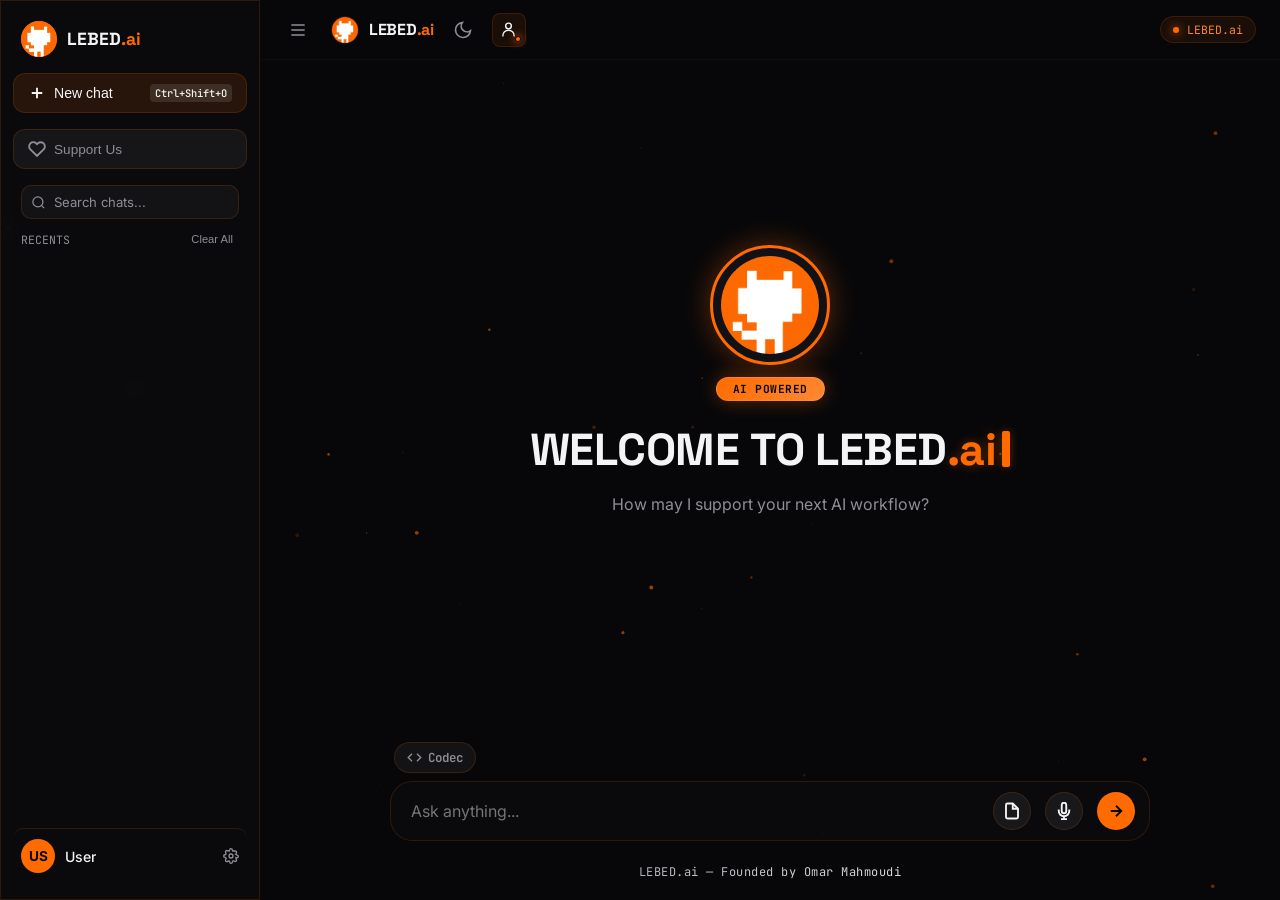
==== index.html @ 3607a3d6 "First upload" ====
<!DOCTYPE html>
<html lang="en">
<head>
<meta charset="UTF-8">
<meta name="viewport" content="width=device-width, initial-scale=1.0, maximum-scale=1.0, user-scalable=no">
<meta http-equiv="Content-Security-Policy" content="upgrade-insecure-requests">

<!-- 1. SEO Primary Meta Tags (L-Google) -->
<title>LEBED.ai — Founded by Omar Mahmoudi</title>
<meta name="title" content="LEBED.ai — Founded by Omar Mahmoudi">
<meta name="description" content="LEBED.ai is an AI assistant for chat, coding, and complex problem solving, founded by Omar Mahmoudi.">
<meta name="keywords" content="LEBED, LEBED.ai, Omar Mahmoudi, AI assistant, AI chatbot, coding assistant, artificial intelligence">
<meta name="author" content="Omar Mahmoudi">
<meta name="robots" content="index, follow">
<link rel="canonical" href="https://lebedai.online/">

<!-- 2. Open Graph / Facebook / WhatsApp -->
<meta property="og:type" content="website">
<meta property="og:url" content="https://lebedai.online/">
<meta property="og:title" content="LEBED.ai — Founded by Omar Mahmoudi">
<meta property="og:description" content="LEBED.ai is an AI assistant for chat, coding, and complex problem solving, founded by Omar Mahmoudi.">
<meta property="og:image" content="https://lebedai.online/logo%20pref.png">

<!-- 3. Twitter Preview -->
<meta property="twitter:card" content="summary_large_image">
<meta property="twitter:url" content="https://lebedai.online/">
<meta property="twitter:title" content="LEBED.ai — Founded by Omar Mahmoudi">
<meta property="twitter:description" content="LEBED.ai is an AI assistant for chat, coding, and complex problem solving, founded by Omar Mahmoudi.">
<meta property="twitter:image" content="https://lebedai.online/logo%20pref.png">

<!-- Fonts & Stylesheets -->
<link rel="preconnect" href="https://fonts.googleapis.com">
<link href="https://fonts.googleapis.com/css2?family=Cinzel:wght@700&family=Inter:wght@400;500;600&family=JetBrains+Mono:wght@400;500;700&family=Orbitron:wght@700&family=Press+Start+2P&family=Space+Grotesk:wght@500;600;700&display=swap" rel="stylesheet">
<link rel="stylesheet" href="styles.css">
<link rel="icon" type="image/png" href="logo%20pref.png">

<!-- ===== PWA ===== -->
<link rel="manifest" href="manifest.json">
<meta name="theme-color" content="#FF6B00">
<link rel="apple-touch-icon" href="logo%20pref.png">
<meta name="apple-mobile-web-app-capable" content="yes">
<meta name="apple-mobile-web-app-status-bar-style" content="black-translucent">
<meta name="apple-mobile-web-app-title" content="LEBED.ai">
</head>
<body>

<canvas id="canvas-bg"></canvas>

<div class="drop-zone-overlay" id="dropZoneOverlay">
  <div class="drop-zone-message">
    <svg width="40" height="40" fill="none" stroke="currentColor" stroke-width="2" viewBox="0 0 24 24"><path d="M21 15v4a2 2 0 01-2 2H5a2 2 0 01-2-2v-4"/><polyline points="17 8 12 3 7 8"/><line x1="12" y1="3" x2="12" y2="15"/></svg>
    <span>Drop files to attach</span>
  </div>
</div>

<div class="app-layout">
  
  <aside class="sidebar">
    <div class="sidebar-header">
      <div class="brand">
        <div class="logo-core">
          <img src="logo%20pref.png" alt="LEBED.ai" class="pixel-logo dynamic-logo" data-logo-default="logo%20pref.png" data-logo-codec="logo-blue.png">
        </div>
        <div class="brand-title">LEBED<span>.ai</span></div>
      </div>
    </div>

    <button class="new-chat-btn" id="newChatBtn">
      <div style="display: flex; align-items: center; gap: 8px;">
        <svg width="18" height="18" fill="none" stroke="currentColor" stroke-width="2.5" viewBox="0 0 24 24"><path d="M12 5v14M5 12h14"></path></svg>
        <span>New chat</span>
        <span class="cooldown-timer" id="newChatTimer"></span>
      </div>
      <span class="shortcut-tag">Ctrl+Shift+O</span>
    </button>

    <button class="support-btn" id="supportBtn">
      <div style="display: flex; align-items: center; gap: 8px;">
        <svg width="18" height="18" fill="none" stroke="currentColor" stroke-width="2.5" viewBox="0 0 24 24"><path d="M20.84 4.61a5.5 5.5 0 00-7.78 0L12 5.67l-1.06-1.06a5.5 5.5 0 00-7.78 7.78l1.06 1.06L12 21.23l7.78-7.78 1.06-1.06a5.5 5.5 0 000-7.78z"></path></svg>
        <span>Support Us</span>
      </div>
    </button>

    <div class="chat-search-wrapper">
      <svg width="15" height="15" fill="none" stroke="currentColor" stroke-width="2" viewBox="0 0 24 24" class="chat-search-icon"><circle cx="11" cy="11" r="8"/><line x1="21" y1="21" x2="16.65" y2="16.65"/></svg>
      <input type="text" id="chatSearchInput" class="chat-search-input" placeholder="Search chats..." autocomplete="off">
    </div>

    <div class="recents-header">
      <span class="recents-title">Recents</span>
      <button class="clear-all-btn" id="clearAllBtn" title="Clear all history">Clear All</button>
    </div>

    <div class="history-list" id="historyList"></div>

    <div class="user-profile" id="userProfileCard">
      <div class="user-info">
        <div class="user-avatar" id="sidebarAvatar">U</div>
        <div class="user-name" id="sidebarUserName">User Profile</div>
      </div>
      <svg width="16" height="16" fill="none" stroke="currentColor" stroke-width="2" viewBox="0 0 24 24" style="color:var(--muted); flex-shrink:0;" id="settingsGearBtn" title="Account settings"><path d="M12 15a3 3 0 100-6 3 3 0 000 6z"/><path d="M19.4 15a1.65 1.65 0 01.33 1.82l.06.06a2 2 0 010 2.83 2 2 0 01-2.83 0l-.06-.06a1.65 1.65 0 00-1.82-.33 1.65 1.65 0 00-1 1.51V21a2 2 0 01-2 2 2 2 0 01-2-2v-.09A1.65 1.65 0 009 19.4a1.65 1.65 0 01-1.82.33l-.06.06a2 2 0 01-2.83 0 2 2 0 010-2.83l.06-.06a1.65 1.65 0 00.33-1.82 1.65 1.65 0 01-1.51-1H3a2 2 0 010-4h.09A1.65 1.65 0 004.6 9a1.65 1.65 0 01-.33-1.82l-.06-.06a2 2 0 010-2.83 2 2 0 012.83 0l.06.06A1.65 1.65 0 019 4.6a1.65 1.65 0 011-1.51V3a2 2 0 014 0v.09a1.65 1.65 0 011 1.51 1.65 1.65 0 011.82.33l.06-.06a2 2 0 012.83 0 2 2 0 010 2.83l-.06.06a1.65 1.65 0 01-.33 1.82 1.65 1.65 0 011.51 1H21a2 2 0 010 4h-.09a1.65 1.65 0 01-1.51 1z"/></svg>
    </div>
  </aside>

  <main class="main-workspace">
    <header>
      <div class="header-actions">
        <button id="toggleSidebar" style="background:none; border:none; color:var(--muted); cursor:pointer; padding: 4px; display: flex; align-items: center; justify-content: center;">
          <svg width="20" height="20" fill="none" stroke="currentColor" stroke-width="2" viewBox="0 0 24 24"><path d="M4 6h16M4 12h16M4 18h16"></path></svg>
        </button>
        <!-- Navbar Logo (small) -->
        <div class="navbar-brand">
          <img src="logo%20pref.png" alt="LEBED.ai" class="navbar-logo dynamic-logo" data-logo-default="logo%20pref.png" data-logo-codec="logo-blue.png">
          <span class="navbar-title">LEBED<span>.ai</span></span>
        </div>
        <button id="themeToggle" title="Toggle dark / light mode" style="background:none; border:none; color:var(--muted); cursor:pointer; padding: 4px; display: flex; align-items: center; justify-content: center;">
          <svg id="themeIconMoon" width="20" height="20" fill="none" stroke="currentColor" stroke-width="2" viewBox="0 0 24 24"><path d="M21 12.79A9 9 0 1111.21 3 7 7 0 0021 12.79z"></path></svg>
          <svg id="themeIconSun" width="20" height="20" fill="none" stroke="currentColor" stroke-width="2" viewBox="0 0 24 24" style="display:none;"><circle cx="12" cy="12" r="5"></circle><path d="M12 1v2M12 21v2M4.22 4.22l1.42 1.42M18.36 18.36l1.42 1.42M1 12h2M21 12h2M4.22 19.78l1.42-1.42M18.36 5.64l1.42-1.42"></path></svg>
        </button>
        <button class="auth-trigger" id="authTrigger" type="button" aria-label="Sign in" title="Sign in"><svg class="auth-trigger-icon" width="17" height="17" viewBox="0 0 24 24" fill="none" stroke="currentColor" stroke-width="2" stroke-linecap="round" stroke-linejoin="round" aria-hidden="true"><path d="M20 21a8 8 0 0 0-16 0"></path><circle cx="12" cy="7" r="4"></circle></svg><span class="auth-trigger-dot"></span><span id="authTriggerText" class="sr-only">Sign in</span></button>
      </div>

      <div class="header-status-group">
        <div class="status-badge" id="statusBadge">
          <span class="status-dot"></span>
          <span id="statusBadgeText">LEBED.ai</span>
        </div>
      </div>
    </header>

    <div class="chat-viewport" id="chatViewport">
      <div class="chat-container">
        <div class="hero-greeting" id="heroGreeting">
          <!-- Hero Logo -->
          <div class="hero-logo-container">
            <img src="logo%20pref.png" alt="LEBED.ai" class="hero-logo dynamic-logo" data-logo-default="logo%20pref.png" data-logo-codec="logo-blue.png">
            <div class="hero-badge">AI Powered</div>
          </div>
          <div class="typewriter-title">
            <div id="typewriterContainer"></div><span class="cursor"></span>
          </div>
          <p>How may I support your next AI workflow?</p>
        </div>
        <div class="message-list" id="messageList"></div>
      </div>
    </div>

    <div class="input-wrapper">
      <div class="chat-mode-row">
        <button id="codecToggleBtn" class="codec-toggle-btn" title="Codec Mode — Senior Coding Assistant persona for this chat">
          <svg width="15" height="15" fill="none" stroke="currentColor" stroke-width="2.2" viewBox="0 0 24 24"><polyline points="16 18 22 12 16 6"></polyline><polyline points="8 6 2 12 8 18"></polyline></svg>
          <span>Codec</span>
        </button>
      </div>
      <div class="prompt-box">
        <input type="search" id="userInput" class="prompt-input" placeholder="Ask anything..." autocomplete="off" name="lebed-chat-query" data-lpignore="true" data-form-type="other" dir="auto" readonly>
        
        <button class="action-btn file-btn" id="fileBtn" title="Upload files">
          <svg width="18" height="18" fill="none" stroke="currentColor" stroke-width="2.5" viewBox="0 0 24 24">
            <path d="M13 2H6a2 2 0 00-2 2v16a2 2 0 002 2h12a2 2 0 002-2V9z"/>
            <polyline points="13 2 13 9 20 9"/>
          </svg>
        </button>
        <input type="file" id="fileInput" multiple style="display:none;">
        
        <button class="action-btn mic-btn" id="micBtn" title="Speech to text">
          <svg width="18" height="18" fill="none" stroke="currentColor" stroke-width="2.5" viewBox="0 0 24 24"><path d="M12 1a3 3 0 00-3 3v8a3 3 0 006 0V4a3 3 0 00-3-3z"></path><path d="M19 10v2a7 7 0 01-14 0v-2M12 19v4M8 23h8"></path></svg>
        </button>
        <button class="action-btn" id="sendBtn">
          <svg width="18" height="18" fill="none" stroke="currentColor" stroke-width="2.5" viewBox="0 0 24 24"><path d="M5 12h14M12 5l7 7-7 7"></path></svg>
        </button>
      </div>
      <div class="file-preview-container" id="filePreviewContainer"></div>
      <div class="input-footer">
        LEBED.ai — Founded by Omar Mahmoudi
      </div>
    </div>
  </main>
</div>

<!-- ===== MODALS ===== -->
<div class="modal-overlay" id="profileModal">
  <div class="modal-card">
    <div class="modal-header">
      <div class="modal-title">User Profile</div>
      <button class="close-modal-btn" onclick="closeModal('profileModal')">&times;</button>
    </div>
    <div class="modal-body">
      <input type="file" id="avatarFileInput" accept="image/*" style="display: none;">
      <div class="avatar-upload-wrapper" id="uploadAvatarTrigger" title="Click to upload image">
        <div class="modal-avatar-preview" id="modalAvatarPreview">U</div>
        <div class="upload-overlay-ic">
          <svg width="22" height="22" fill="none" stroke="currentColor" stroke-width="2" viewBox="0 0 24 24"><path d="M23 19a2 2 0 01-2 2H3a2 2 0 01-2-2V8a2 2 0 012-2h4l2-3h6l2 3h4a2 2 0 012 2z"/><circle cx="12" cy="13" r="4"/></svg>
        </div>
      </div>
      <div class="form-group">
        <label class="form-label">Display Name</label>
        <input type="text" class="form-input" id="nameInput" placeholder="Your Name">
      </div>
    </div>
    <div class="modal-footer">
      <button class="btn btn-cancel" onclick="closeModal('profileModal')">Cancel</button>
      <button class="btn btn-save" id="saveProfileBtn">Save</button>
    </div>
  </div>
</div>

<div class="modal-overlay" id="settingsModal">
  <div class="modal-card">
    <div class="modal-header">
      <div class="modal-title">AI Service</div>
      <button class="close-modal-btn" onclick="closeModal('settingsModal')">&times;</button>
    </div>
    <div class="modal-body">
      <p class="support-subtitle">LEBED.ai securely connects to its AI service. API keys are never stored in your browser.</p>
    </div>
    <div class="modal-footer">
      <button class="btn btn-cancel" onclick="closeModal('settingsModal')">Cancel</button>
      <button class="btn btn-save" onclick="closeModal('settingsModal')">Done</button>
    </div>
  </div>
</div>

<div class="modal-overlay" id="supportModal">
  <div class="modal-card support-modal-card">
    <div class="modal-header">
      <div class="modal-title">Support LEBED.ai</div>
      <button class="close-modal-btn" onclick="closeModal('supportModal')">&times;</button>
    </div>
    <div class="modal-body">
      <div class="donate-sticker-wrapper">
        <img src="donate.png" alt="Support LEBED.ai" class="donate-sticker">
      </div>
      <p class="support-subtitle">Every contribution helps keep LEBED.ai alive and growing. Choose your preferred option below 🧡</p>

      <div class="support-tabs">
        <button class="support-tab-btn active" id="tabUsdBtn" onclick="switchSupportTab('usd')">🌍 USD (International)</button>
        <button class="support-tab-btn" id="tabTndBtn" onclick="switchSupportTab('tnd')">🇹🇳 TND (Tunisia)</button>
      </div>

      <div class="support-tab-content active" id="usdTabContent">
        <div class="kofi-card">
          <div class="kofi-icon">☕</div>
          <div class="kofi-text">
            <div class="kofi-title">Buy me a coffee</div>
            <div class="kofi-desc">Support via Ko-fi — quick, secure, international.</div>
          </div>
          <a href="https://ko-fi.com/mahmoudiiomarr" target="_blank" rel="noopener noreferrer" class="kofi-btn">
            <svg width="18" height="18" fill="currentColor" viewBox="0 0 24 24"><path d="M20.84 4.61a5.5 5.5 0 00-7.78 0L12 5.67l-1.06-1.06a5.5 5.5 0 00-7.78 7.78l1.06 1.06L12 21.23l7.78-7.78 1.06-1.06a5.5 5.5 0 000-7.78z"></path></svg>
            Support on Ko-fi
          </a>
        </div>
      </div>

      <div class="support-tab-content" id="tndTabContent">
        <div class="payment-card">
          <div class="payment-row">
            <div class="payment-info">
              <span class="payment-label">D17 (PostePay)</span>
              <span class="payment-value" id="val-d17">53356828</span>
            </div>
            <button class="copy-payment-btn" data-copy-target="val-d17">Copy</button>
          </div>
          <div class="payment-row">
            <div class="payment-info">
              <span class="payment-label">Flouci Phone</span>
              <span class="payment-value" id="val-flouci">53356828</span>
            </div>
            <button class="copy-payment-btn" data-copy-target="val-flouci">Copy</button>
          </div>
          <div class="payment-row">
            <div class="payment-info">
              <span class="payment-label">RIB Bancaire (BTE)</span>
              <span class="payment-value" id="val-rib">24 031 209 4432 511101 65</span>
            </div>
            <button class="copy-payment-btn" data-copy-target="val-rib">Copy</button>
          </div>
        </div>
      </div>
    </div>
    <div class="modal-footer">
      <button class="btn btn-cancel" onclick="closeModal('supportModal')">Close</button>
    </div>
  </div>
</div>

<div class="modal-overlay" id="changelogModal">
  <div class="modal-card changelog-modal-card">
    <div class="changelog-header">
      <div class="changelog-title">What's New in LEBED.ai</div>
      <p class="changelog-subtitle">We decided to keep it simple, smart, and efficient. We're introducing the "Tunisian Method" — because coding shouldn't be over-engineered.</p>
    </div>
    <div class="modal-body changelog-body">
      <ul class="changelog-list">
        <li>
          <span class="changelog-icon">⚡</span>
          <div class="changelog-text">
            <strong>Codec Mode</strong>
            <span>Toggle it on for pure, readable, and direct coding logic. No spaghetti code, just straight algorithms (DÉBUT, SI, ALORS, FIN) — with a brand new special UI.</span>
          </div>
        </li>
        <li>
          <span class="changelog-icon">📱</span>
          <div class="changelog-text">
            <strong>PWA Ready</strong>
            <span>Install LEBED.ai on your device and take your AI assistant everywhere.</span>
          </div>
        </li>
        <li>
          <span class="changelog-icon">🎨</span>
          <div class="changelog-text">
            <strong>Pro UI/UX</strong>
            <span>Cleaner icons, better contrast, and micro-interactions that feel like butter.</span>
          </div>
        </li>
        <li>
          <span class="changelog-icon">📂</span>
          <div class="changelog-text">
            <strong>Pro Features</strong>
            <span>Search your history, pin important chats, and export to PDF/TXT.</span>
          </div>
        </li>
        <li>
          <span class="changelog-icon">🛡️</span>
          <div class="changelog-text">
            <strong>Anti-Spam</strong>
            <span>A smoother, controlled workflow for a better experience.</span>
          </div>
        </li>
      </ul>
      <p class="changelog-outro">The interface is cleaner, the logic is sharper, and the experience is faster.</p>
    </div>
    <div class="modal-footer changelog-footer">
      <button class="btn btn-save changelog-btn" id="changelogCloseBtn">Continue</button>
    </div>
  </div>
</div>

<div id="cmdPalette">
  <input type="text" id="cmdInput" placeholder="Command...">
  <div id="cmdList">
    <div class="cmd-item active">Switch Font <span>Ctrl+F</span></div>
    <div class="cmd-item">Clear Chat <span>Ctrl+L</span></div>
  </div>
</div>

<div class="auth-overlay" id="authOverlay" aria-hidden="true">
  <section class="auth-shell" role="dialog" aria-modal="true" aria-labelledby="authTitle">
    <button class="auth-close" id="authClose" type="button" aria-label="Close authentication">&times;</button>
    <div class="auth-brand"><img src="logo%20pref.png" alt="LEBED.ai" class="auth-logo dynamic-logo" data-logo-default="logo%20pref.png" data-logo-codec="logo-blue.png"><span>LEBED<span>.ai</span></span><small>IDENTITY CORE / 0.3</small></div>
    <div class="auth-view" id="loginView">
      <div class="auth-kicker">WELCOME BACK</div><h2 id="authTitle">Sign in to your workspace</h2><p class="auth-copy">Your conversations, settings, and AI workflow in one secure place.</p>
      <form id="loginForm" novalidate>
        <div class="float-field"><input id="loginEmail" type="email" placeholder=" " autocomplete="email" required><label for="loginEmail">Email address</label><span class="field-state"></span></div>
        <div class="float-field password-field"><input id="loginPassword" type="password" placeholder=" " autocomplete="current-password" required><label for="loginPassword">Password</label><button class="password-toggle" type="button" data-target="loginPassword" aria-label="Show password">&#9673;</button></div>
        <div class="auth-options"><label class="check-label"><input id="rememberMe" type="checkbox"> <span>Remember me</span></label><button class="text-link" id="forgotPassword" type="button">Forgot password?</button></div>
        <p class="auth-error" id="loginError" role="alert"></p><button class="auth-submit" type="submit">Sign in <span>&rarr;</span></button>
      </form>
      <p class="auth-switch">New to LEBED.ai? <button class="text-link" data-show-view="registerView" type="button">Create an account</button></p>
    </div>
    <div class="auth-view" id="registerView" hidden>
      <div class="auth-kicker">NEW IDENTITY</div><h2>Create your account</h2><p class="auth-copy">Activate your full LEBED.ai workspace after a quick email verification.</p>
      <form id="registerForm" novalidate>
        <div class="float-field"><input id="registerName" type="text" placeholder=" " autocomplete="name" required><label for="registerName">Full name</label></div>
        <div class="float-field"><input id="registerEmail" type="email" placeholder=" " autocomplete="email" required><label for="registerEmail">Email address</label></div>
        <div class="float-field password-field"><input id="registerPassword" type="password" placeholder=" " autocomplete="new-password" required><label for="registerPassword">Password</label><button class="password-toggle" type="button" data-target="registerPassword" aria-label="Show password">&#9673;</button></div>
        <div class="strength-meter"><div class="strength-track"><div id="strengthBar"></div></div><span id="strengthText">Use 8+ characters</span></div>
        <div class="auth-two-col"><div class="float-field"><input id="registerDob" type="date" placeholder=" " required><label for="registerDob">Date of birth</label></div><div class="float-field phone-field">
          <div class="phone-input-wrap">
            <button type="button" class="phone-country-btn" id="phoneCountryBtn" aria-haspopup="listbox" aria-expanded="false">
              <img class="phone-flag" id="phoneFlag" src="https://flagcdn.com/24x18/tn.png" srcset="https://flagcdn.com/48x36/tn.png 2x" width="18" height="13" alt="">
              <span class="phone-dial-code" id="phoneDialCode">+216</span>
              <svg class="phone-caret" width="10" height="10" viewBox="0 0 24 24" fill="none" stroke="currentColor" stroke-width="3"><polyline points="6 9 12 15 18 9"></polyline></svg>
            </button>
            <input id="registerPhone" type="tel" inputmode="numeric" placeholder=" " autocomplete="tel" required>
          </div>
          <label for="registerPhone">Phone number</label>
          <div class="phone-country-dropdown" id="phoneCountryDropdown" hidden>
            <input type="text" class="phone-country-search" id="phoneCountrySearch" placeholder="Search country or code..." autocomplete="off">
            <ul class="phone-country-list" id="phoneCountryList" role="listbox"></ul>
          </div>
        </div></div>
        <p class="auth-error" id="registerError" role="alert"></p><button class="auth-submit" type="submit">Create account <span>&rarr;</span></button>
      </form>
      <p class="auth-switch">Already have an account? <button class="text-link" data-show-view="loginView" type="button">Sign in</button></p>
    </div>
    <div class="auth-view" id="checkEmailView" hidden>
      <div class="check-email-icon">&#9993;</div>
      <div class="auth-kicker">EMAIL VERIFICATION</div><h2>Verify your email</h2><p class="auth-copy">We sent a confirmation link to <strong id="checkEmailAddress">your email</strong>. Open your inbox, click the link, then come back here and sign in.</p>
      <p class="auth-error" id="checkEmailError" role="alert"></p>
      <button class="text-link" id="resendVerification" type="button">Resend email</button>
      <button class="text-link otp-back" data-show-view="registerView" type="button">&larr; Edit registration details</button>
    </div>
    <div class="auth-footer"><span class="pulse-dot"></span> End-to-end identity protocol ready</div>
  </section>
</div>


<script src="https://cdn.jsdelivr.net/npm/@supabase/supabase-js@2"></script>
<script src="supabase-config.js"></script>
<script src="auth.js"></script>
<script src="script.js"></script>


<script>
(function () {
  const form = document.getElementById('registerForm');
  const dob = document.getElementById('registerDob');
  const registerError = document.getElementById('registerError');

  if (!form || !dob || !registerError) return;

  function getCutoffDate() {
    const today = new Date();
    return new Date(
      today.getFullYear() - 12,
      today.getMonth(),
      today.getDate()
    );
  }

  function formatDate(date) {
    const y = date.getFullYear();
    const m = String(date.getMonth() + 1).padStart(2, '0');
    const d = String(date.getDate()).padStart(2, '0');
    return `${y}-${m}-${d}`;
  }

  // Keep the calendar restricted to people aged 12 or older.
  dob.max = formatDate(getCutoffDate());

  // Validate ONLY when Create account submits the form.
  // Capture phase makes this run before existing registration submit handlers.
  form.addEventListener('submit', function (event) {
    if (!dob.value) return;

    const [year, month, day] = dob.value.split('-').map(Number);
    const birthDate = new Date(year, month - 1, day);
    const cutoffDate = getCutoffDate();

    if (birthDate > cutoffDate) {
      event.preventDefault();
      event.stopImmediatePropagation();

      registerError.textContent =
        'You must be at least 12 years old to register';

      dob.classList.add('age-invalid');
      dob.focus();
      return false;
    }

    registerError.textContent = '';
    dob.classList.remove('age-invalid');
  }, true);
})();
</script>

</body>
</html>
---- styles.css ----
:root {
  --bg: #070709;
  --sidebar-bg: #0C0C0F;
  --card: rgba(22, 22, 27, 0.75);
  --card-border: rgba(255, 107, 0, 0.15);
  --primary: #FF6B00;
  --primary-light: #FF8833;
  --primary-glow: rgba(255, 107, 0, 0.35);
  --accent-color: #FF6B00;
  --accent-light: #FF8833;
  --accent-glow: rgba(255, 107, 0, 0.35);
  --accent-soft: rgba(255, 107, 0, 0.08);
  --accent-bg: rgba(255, 107, 0, 0.12);
  --accent-border: rgba(255, 107, 0, 0.15);
  --accent-border-strong: rgba(255, 107, 0, 0.3);
  --accent-border-hover: rgba(255, 107, 0, 0.35);
  --focus-glow: rgba(255, 107, 0, 0.15);
  --user-bubble-bg: rgba(255, 107, 0, 0.12);
  --user-bubble-border: rgba(255, 107, 0, 0.3);
  --active-item-bg: rgba(255, 107, 0, 0.15);
  --active-item-border: rgba(255, 107, 0, 0.3);
  --hover-bg: rgba(255, 107, 0, 0.08);
  --promo-bg: rgba(255, 107, 0, 0.05);
  --text: #F4F4F6;
  --muted: #8E8E96;
  --danger: #FF4D4D;
  --success: #00C853;
  --logo-color: #FF6B00;
  --button-bg: var(--accent-color);
  --button-bg-hover: rgba(255, 107, 0, 0.12);
  --border-color: var(--accent-border);
  --mono: 'JetBrains Mono', monospace;
  --display: 'Space Grotesk', sans-serif;
  --body: 'Inter', sans-serif;
  --glass-bg: rgba(12, 12, 15, 0.75);
  --glass-blur: blur(12px);
  --border-glow: rgba(255, 107, 0, 0.2);
  --code-bg: #0b0b0f;
  --code-border: #2a2a30;
  --code-header-bg: #18181e;
}

* {
  margin: 0;
  padding: 0;
  box-sizing: border-box;
  transition: color 0.3s ease, background-color 0.3s ease, border-color 0.3s ease, box-shadow 0.3s ease;
}

/* ============================================================
   LIGHT MODE — premium off-white / glassmorphism palette
   Goal: never read as flat clinical white. Every surface is a
   soft-frosted layer floating above a warm off-white canvas,
   separated by shadow + blur rather than hard borders, with the
   logo's orange reserved for interactive/accent moments only.
   ============================================================ */
body.light-mode {
  --bg: #F5F5F7;                         /* soft off-white canvas, not #FFF */
  --sidebar-bg: rgba(255, 255, 255, 0.86);
  --card: rgba(255, 255, 255, 0.72);     /* frosted glass panel */
  --card-border: rgba(20, 20, 30, 0.06); /* near-invisible hairline, shadow does the work */
  --text: #1A1A1F;                       /* never pure #000 */
  --muted: #6B6B76;                      /* secondary text */
  --primary: #FF6F00;                    /* logo orange, accents only */
  --primary-light: #FF9433;
  --primary-glow: rgba(255, 111, 0, 0.28);
  --primary-soft: rgba(255, 111, 0, 0.08); /* subtle highlight fill */
  --accent-color: #FF6F00;
  --accent-light: #FF9433;
  --accent-glow: rgba(255, 111, 0, 0.28);
  --accent-soft: rgba(255, 111, 0, 0.08);
  --accent-bg: rgba(255, 111, 0, 0.08);
  --accent-border: rgba(255, 111, 0, 0.22);
  --accent-border-hover: rgba(255, 111, 0, 0.22);
  --focus-glow: rgba(255, 111, 0, 0.18);
  --user-bubble-bg: rgba(255, 111, 0, 0.12);
  --user-bubble-border: rgba(255, 111, 0, 0.3);
  --active-item-bg: rgba(255, 111, 0, 0.15);
  --active-item-border: rgba(255, 111, 0, 0.22);
  --hover-bg: rgba(255, 111, 0, 0.08);
  --promo-bg: rgba(255, 111, 0, 0.05);
  --glass-bg: rgba(255, 255, 255, 0.68);
  --glass-blur: blur(18px);
  --border-glow: rgba(255, 111, 0, 0.32);
  --code-bg: #F0F1F4;
  --code-border: rgba(20, 20, 30, 0.08);
  --code-header-bg: #E7E8ED;
  --shadow-sm: 0 2px 10px rgba(20, 20, 30, 0.04);
  --shadow-md: 0 8px 28px rgba(20, 20, 30, 0.07);
  --shadow-lg: 0 16px 48px rgba(20, 20, 30, 0.10);
}

/* Soft elevation instead of hard borders — this is what gives the
   "premium tech" depth. Borders stay, but nearly transparent; the
   blurred shadow is what actually separates the surface. */
body.light-mode .sidebar,
body.light-mode .card,
body.light-mode .modal-card,
body.light-mode .prompt-box {
  box-shadow: var(--shadow-md);
  border: 1px solid var(--card-border) !important;
}

body.light-mode .prompt-box:focus-within {
  box-shadow: var(--shadow-md), 0 0 0 3px var(--primary-soft);
  border-color: var(--border-glow) !important;
}

body.light-mode .msg-row.ai .bubble {
  background: rgba(255, 255, 255, 0.7);
  backdrop-filter: blur(10px);
  box-shadow: var(--shadow-sm);
}

body.light-mode .msg-row.user .bubble {
  background: var(--accent-soft);
  border-color: var(--accent-border);
}

body.light-mode .hero-greeting p {
  color: var(--muted);
}

body.light-mode .recents-title,
body.light-mode .form-label,
body.light-mode .code-lang {
  color: var(--muted);
}

/* Buttons: orange fill with a soft glow instead of a hard edge.
   New Chat keeps dark text per request; Save keeps white text. */
body.light-mode .btn-save {
  background: linear-gradient(135deg, var(--primary), var(--primary-light));
  border-color: transparent !important;
  box-shadow: var(--shadow-sm), 0 0 16px var(--primary-glow);
  color: #FFFFFF;
}

/* New Chat: neutral light surface with high-contrast, near-black text —
   the accent color is reserved for the hover state so the resting button
   never reads as low-contrast orange-on-orange. */
body.light-mode .new-chat-btn {
  background: rgba(255, 255, 255, 0.9) !important;
  border: 1px solid rgba(20, 20, 30, 0.1) !important;
  color: #14141A;
  box-shadow: var(--shadow-sm);
}

body.light-mode .new-chat-btn .shortcut-tag {
  background: rgba(20, 20, 30, 0.06);
  color: #46464E;
}

body.light-mode .new-chat-btn:hover {
  background: var(--primary) !important;
  border-color: transparent !important;
  color: #FFFFFF;
  box-shadow: var(--shadow-md), 0 0 20px var(--primary-glow);
}

body.light-mode .new-chat-btn:hover .shortcut-tag {
  background: rgba(255, 255, 255, 0.25);
  color: #FFFFFF;
}

body.light-mode .btn-save:hover {
  box-shadow: var(--shadow-md), 0 0 24px var(--primary-glow);
}

body.light-mode .support-btn:hover {
  background: var(--primary-soft);
  box-shadow: var(--shadow-sm);
}

body.light-mode .history-item.active {
  background: var(--accent-soft);
  border-color: var(--accent-border);
  box-shadow: var(--shadow-sm);
}

body.light-mode .code-block-wrapper {
  background: var(--code-bg);
  box-shadow: var(--shadow-sm);
}

body.light-mode .code-body {
  background: var(--code-bg);
}

body.light-mode .code-header {
  background: var(--code-header-bg);
  border-bottom: 1px solid var(--code-border);
}

body.light-mode .code-lang {
  background: rgba(20, 20, 30, 0.06);
  color: #3A3A42;
  border-color: var(--code-border);
}

body.light-mode .code-actions button {
  background: rgba(20, 20, 30, 0.05);
  color: #46464E;
}

body.light-mode .code-actions button:hover {
  background: var(--primary-soft);
  color: var(--primary);
}

body.light-mode .status-badge,
body.light-mode .form-input,
body.light-mode .prompt-box {
  background: var(--glass-bg);
  backdrop-filter: var(--glass-blur);
}

body.light-mode .modal-card {
  background: rgba(255, 255, 255, 0.82);
  backdrop-filter: blur(22px);
  box-shadow: var(--shadow-lg);
}

body.light-mode #cmdPalette {
  background: rgba(255, 255, 255, 0.9);
  backdrop-filter: blur(22px);
  box-shadow: var(--shadow-lg);
}

body.light-mode .dropdown-menu {
  background: rgba(255, 255, 255, 0.92);
  backdrop-filter: blur(16px);
  box-shadow: var(--shadow-md);
}

body.light-mode .file-preview-item {
  background: rgba(255, 255, 255, 0.65);
  backdrop-filter: blur(8px);
  box-shadow: var(--shadow-sm);
}

body.light-mode .file-preview-item .file-icon {
  background: var(--primary-soft);
}

body.light-mode .input-footer {
  background: linear-gradient(90deg, #9A9AA4 0%, #1A1A1F 50%, #9A9AA4 100%);
  background-size: 200% 100%;
  -webkit-background-clip: text;
  background-clip: text;
}

body.light-mode .code-body pre code .hljs-comment { color: #7A8494; }
body.light-mode .code-body pre code .hljs-keyword { color: #E06000; }
body.light-mode .code-body pre code .hljs-string { color: #2A8A5A; }

#themeToggle svg { transition: opacity 0.2s ease, transform 0.3s ease; }
body.light-mode #themeIconMoon { display: none !important; }
body.light-mode #themeIconSun { display: flex !important; }

::-webkit-scrollbar { width: 6px; }
::-webkit-scrollbar-thumb { background: var(--primary); border-radius: 10px; }
::-webkit-scrollbar-track { background: transparent; }

html, body {
  height: 100%;
  width: 100%;
  max-width: 100%;
  background: var(--bg);
  color: var(--text);
  font-family: var(--body);
  overflow: hidden;
  overflow-x: hidden;
}

#canvas-bg {
  position: fixed;
  inset: 0;
  z-index: 0;
  pointer-events: none;
  /* Hard ceiling on the visible box size. Some Android in-app WebViews
     (Instagram/Facebook, worse on Samsung) don't reliably clip a
     position:fixed element's overflow via an ancestor's overflow-x:hidden,
     so if canvas.width/height (set in JS from window/document metrics)
     is ever briefly larger than the true visible viewport, this CSS-level
     clamp stops that extra width/height from leaking through and shifting
     the rest of the UI off-screen. --vw/--vh are the JS-corrected values
     from script.js; the vw/vh fallbacks cover the instant before that JS
     first runs. */
  width: 100vw;
  width: calc(var(--vw, 1vw) * 100);
  height: 100vh;
  height: calc(var(--vh, 1vh) * 100);
  max-width: 100%;
  max-height: 100%;
  overflow: hidden;
}

.app-layout {
  display: flex;
  /* 100vh on mobile Safari/Chrome is measured against the viewport with
     the address bar hidden, so the layout ends up taller than what's
     actually visible — combined with overflow:hidden on <body>, the
     bottom of the UI (the input box) becomes unreachable. Each line
     below is only applied if the browser understands it; unsupported
     units make the whole declaration invalid and get skipped, so the
     last one a given browser understands wins. */
  height: 100vh;                          /* old-browser fallback */
  height: calc(var(--vh, 1vh) * 100);     /* JS-corrected fallback, see script.js */
  height: 100dvh;                         /* modern browsers: real visible height */
  width: 100%;
  max-width: 100vw;
  max-width: calc(var(--vw, 1vw) * 100);
  position: relative;
  z-index: 1;
  overflow-x: hidden;
}

.main-workspace {
  overflow-x: hidden;
}

header {
  overflow: hidden;
}

.sidebar, .card, .modal-card, .prompt-box {
  background: var(--glass-bg) !important;
  backdrop-filter: var(--glass-blur) !important;
  border: 1px solid var(--card-border) !important;
}

button, .history-item {
  transition: all 0.25s cubic-bezier(0.16, 1, 0.3, 1) !important;
}

button:active { transform: scale(0.95); }

@keyframes fadeInSlideUp {
  from { opacity: 0; transform: translateY(20px); }
  to { opacity: 1; transform: translateY(0); }
}

.msg-row {
  animation: fadeInSlideUp 0.4s ease-out forwards;
}

@keyframes spin {
  0%, 100% { opacity: 0.3; }
  50% { opacity: 1; }
}

.msg-row.loading .bubble.spinner {
  display: flex;
  gap: 4px;
  align-items: center;
  padding: 8px 12px;
}

.msg-row.loading .bubble.spinner span {
  width: 8px;
  height: 8px;
  border-radius: 50%;
  background: var(--primary);
  animation: spin 1.4s infinite;
}

.msg-row.loading .bubble.spinner span:nth-child(1) { animation-delay: 0s; }
.msg-row.loading .bubble.spinner span:nth-child(2) { animation-delay: 0.2s; }
.msg-row.loading .bubble.spinner span:nth-child(3) { animation-delay: 0.4s; }

.prompt-box:focus-within {
  box-shadow: 0 0 15px var(--border-glow);
  border-color: var(--primary) !important;
}

/* ===== SIDEBAR ===== */
aside.sidebar {
  width: 260px;
  background: var(--sidebar-bg);
  border-right: 1px solid var(--card-border);
  display: flex;
  flex-direction: column;
  padding: 16px 12px;
  flex-shrink: 0;
  z-index: 10;
  transition: width 0.3s ease, padding 0.3s ease;
}

aside.sidebar.collapsed {
  width: 70px;
  padding: 16px 8px;
}

aside.sidebar.collapsed .brand-title,
aside.sidebar.collapsed .recents-title,
aside.sidebar.collapsed .new-chat-btn span,
aside.sidebar.collapsed .support-btn span,
aside.sidebar.collapsed .history-title,
aside.sidebar.collapsed .user-name,
aside.sidebar.collapsed .shortcut-tag,
aside.sidebar.collapsed .cooldown-timer {
  display: none;
}

aside.sidebar.collapsed .logo-core {
  width: 36px;
  height: 36px;
}

aside.sidebar.collapsed .new-chat-btn,
aside.sidebar.collapsed .support-btn {
  padding: 10px;
  justify-content: center;
}

aside.sidebar.collapsed .history-item {
  justify-content: center;
}

aside.sidebar.collapsed .item-menu-btn {
  opacity: 0;
}

aside.sidebar.collapsed .clear-all-btn {
  display: none;
}

aside.sidebar.collapsed .user-info {
  justify-content: center;
}

.sidebar-header {
  display: flex;
  align-items: center;
  justify-content: space-between;
  padding: 4px 8px 16px 8px;
}

.brand { 
  display: flex; 
  align-items: center; 
  gap: 10px; 
}

.logo-core {
  width: 36px;
  height: 36px;
  background-color: #FF6A00;
  border-radius: 50%;
  display: flex;
  align-items: center;
  justify-content: center;
  overflow: hidden;
  padding: 0;
  flex-shrink: 0;
}

.logo-core .pixel-logo {
  width: 100%;
  height: 100%;
  object-fit: cover;
  border-radius: 50%;
  display: block;
}

.brand-title { 
  font-family: var(--display); 
  font-weight: 700; 
  font-size: 1.1rem; 
}
.brand-title span { color: var(--primary); }

/* ===== NAVBAR LOGO ===== */
.navbar-brand {
  display: flex;
  align-items: center;
  gap: 10px;
  margin-left: 4px;
}

.navbar-logo {
  width: 28px;
  height: 28px;
  border-radius: 50%;
  object-fit: cover;
  border: 1px solid var(--card-border);
  flex-shrink: 0;
}

.navbar-title {
  font-family: var(--display);
  font-weight: 700;
  font-size: 1rem;
  color: var(--text);
  letter-spacing: -0.3px;
}

.navbar-title span {
  color: var(--primary);
}

/* ===== HERO LOGO ===== */
.hero-logo-container {
  display: flex;
  flex-direction: column;
  align-items: center;
  justify-content: center;
  margin-bottom: 20px;
  position: relative;
}

.hero-logo {
  width: 120px;
  height: 120px;
  border-radius: 50%;
  object-fit: cover;
  border: 3px solid var(--primary);
  box-shadow: 0 0 30px var(--primary-glow);
  animation: logoFloat 3s ease-in-out infinite;
  background: var(--card);
  padding: 8px;
}

@keyframes logoFloat {
  0%, 100% { transform: translateY(0px); }
  50% { transform: translateY(-8px); }
}

.hero-badge {
  margin-top: 12px;
  background: linear-gradient(135deg, var(--primary), var(--primary-light));
  color: #070709;
  font-family: var(--mono);
  font-size: 0.7rem;
  font-weight: 700;
  padding: 4px 16px;
  border-radius: 40px;
  letter-spacing: 0.5px;
  text-transform: uppercase;
  border: 1px solid rgba(255, 255, 255, 0.1);
  box-shadow: 0 0 20px var(--primary-glow);
  animation: badgePulse 2s ease-in-out infinite;
}

@keyframes badgePulse {
  0%, 100% { box-shadow: 0 0 20px var(--primary-glow); }
  50% { box-shadow: 0 0 40px var(--primary-glow); }
}

body.light-mode .hero-logo {
  background: #ffffff;
  border-color: var(--primary);
}

body.light-mode .hero-badge {
  color: #ffffff;
}

/* ===== REST OF STYLES ===== */
.version-badge {
  font-family: var(--mono);
  font-size: 0.65rem;
  background: var(--promo-bg);
  border: 1px solid var(--card-border);
  color: var(--accent-light);
  padding: 2px 6px;
  border-radius: 6px;
}

.new-chat-btn {
  background: var(--accent-bg);
  border: 1px solid var(--card-border);
  color: var(--text);
  padding: 10px 14px;
  border-radius: 12px;
  font-size: 0.88rem;
  font-weight: 500;
  display: flex;
  align-items: center;
  justify-content: space-between;
  cursor: pointer;
  transition: all 0.25s cubic-bezier(0.16, 1, 0.3, 1);
  margin-bottom: 16px;
}

.new-chat-btn:hover {
  background: var(--primary);
  color: #070709;
  box-shadow: 0 0 18px var(--primary-glow);
}

/* 5s spam-protection cooldown (applied via JS in script.js) */
.new-chat-btn:disabled,
.new-chat-btn.cooldown {
  opacity: 0.5;
  cursor: not-allowed;
  pointer-events: none;
}

.cooldown-timer {
  font-family: var(--mono);
  font-size: 0.72rem;
  color: var(--text);
  opacity: 0.8;
}

.shortcut-tag {
  font-family: var(--mono);
  font-size: 0.65rem;
  background: rgba(255,255,255,0.1);
  padding: 2px 5px;
  border-radius: 4px;
}

.support-btn {
  background: rgba(255, 255, 255, 0.05);
  border: 1px solid var(--card-border);
  color: var(--muted);
  padding: 10px 14px;
  border-radius: 12px;
  font-size: 0.85rem;
  font-weight: 500;
  display: flex;
  align-items: center;
  justify-content: flex-start;
  cursor: pointer;
  transition: all 0.25s cubic-bezier(0.16, 1, 0.3, 1);
  margin-bottom: 16px;
  width: 100%;
}

.support-btn:hover {
  color: var(--accent-light);
  border-color: var(--accent-color);
  background: rgba(0, 0, 0, 0.08);
  box-shadow: 0 0 14px var(--accent-glow);
}

.support-btn svg { flex-shrink: 0; }

/* ===== SUPPORT / DONATE MODAL ===== */
.support-modal-card {
  max-width: 440px;
}

.donate-sticker-wrapper {
  display: flex;
  justify-content: center;
  margin-bottom: -4px;
}

.donate-sticker {
  width: 96px;
  height: 96px;
  object-fit: contain;
  filter: drop-shadow(0 4px 16px var(--primary-glow));
  animation: logoFloat 3s ease-in-out infinite;
}

.support-subtitle {
  color: var(--muted);
  font-size: 0.85rem;
  line-height: 1.5;
  text-align: center;
}

.support-tabs {
  display: flex;
  gap: 8px;
  background: rgba(255,255,255,0.04);
  border: 1px solid var(--card-border);
  border-radius: 12px;
  padding: 4px;
}

.support-tab-btn {
  flex: 1;
  background: transparent;
  border: none;
  color: var(--muted);
  font-family: var(--body);
  font-size: 0.82rem;
  font-weight: 600;
  padding: 9px 10px;
  border-radius: 9px;
  cursor: pointer;
  transition: all 0.2s ease;
  white-space: nowrap;
}

.support-tab-btn.active {
  background: var(--primary);
  color: #070709;
  box-shadow: 0 0 14px var(--primary-glow);
}

.support-tab-btn:not(.active):hover {
  color: var(--text);
  background: rgba(255,255,255,0.06);
}

.support-tab-content {
  display: none;
  animation: fadeInSlideUp 0.3s ease-out forwards;
}

.support-tab-content.active {
  display: block;
}

/* --- USD / Ko-fi --- */
.kofi-card {
  display: flex;
  flex-direction: column;
  align-items: center;
  gap: 14px;
  text-align: center;
  background: rgba(255,255,255,0.03);
  border: 1px solid var(--card-border);
  border-radius: 16px;
  padding: 24px 20px;
}

.kofi-icon {
  font-size: 2.2rem;
  filter: drop-shadow(0 0 10px var(--primary-glow));
}

.kofi-title {
  font-family: var(--display);
  font-weight: 700;
  font-size: 1.05rem;
  color: var(--text);
}

.kofi-desc {
  color: var(--muted);
  font-size: 0.82rem;
  margin-top: 4px;
}

.kofi-btn {
  display: flex;
  align-items: center;
  gap: 8px;
  background: linear-gradient(135deg, var(--primary), var(--primary-light));
  color: #070709;
  font-weight: 700;
  font-size: 0.9rem;
  padding: 11px 22px;
  border-radius: 40px;
  text-decoration: none;
  border: 1px solid rgba(255,255,255,0.12);
  box-shadow: 0 0 20px var(--primary-glow);
  transition: all 0.25s cubic-bezier(0.16, 1, 0.3, 1);
}

.kofi-btn:hover {
  transform: translateY(-2px);
  box-shadow: 0 4px 28px var(--primary-glow);
}

.kofi-btn:active {
  transform: translateY(0) scale(0.97);
}

/* --- TND / Local payment cards --- */
.payment-card {
  display: flex;
  flex-direction: column;
  gap: 10px;
}

.payment-row {
  display: flex;
  align-items: center;
  justify-content: space-between;
  gap: 12px;
  background: rgba(255,255,255,0.03);
  border: 1px solid var(--card-border);
  border-radius: 14px;
  padding: 12px 14px;
  transition: border-color 0.2s ease, box-shadow 0.2s ease;
}

.payment-row:hover {
  border-color: var(--accent-border-hover);
  box-shadow: 0 0 14px var(--accent-soft);
}

.payment-info {
  display: flex;
  flex-direction: column;
  gap: 4px;
  overflow: hidden;
}

.payment-label {
  font-family: var(--mono);
  font-size: 0.68rem;
  color: var(--muted);
  text-transform: uppercase;
  letter-spacing: 0.4px;
}

.payment-value {
  font-family: var(--mono);
  font-size: 0.92rem;
  font-weight: 600;
  color: var(--text);
  white-space: nowrap;
  overflow: hidden;
  text-overflow: ellipsis;
}

.copy-payment-btn {
  flex-shrink: 0;
  background: var(--accent-bg);
  border: 1px solid var(--card-border);
  color: var(--accent-light);
  font-family: var(--body);
  font-size: 0.78rem;
  font-weight: 600;
  padding: 8px 14px;
  border-radius: 40px;
  cursor: pointer;
  transition: all 0.2s ease;
  min-width: 68px;
}

.copy-payment-btn:hover {
  background: var(--primary);
  color: #070709;
  box-shadow: 0 0 12px var(--primary-glow);
}

.copy-payment-btn.copied {
  background: var(--success);
  color: #070709;
  border-color: var(--success);
}

body.light-mode .kofi-card,
body.light-mode .payment-row,
body.light-mode .support-tabs {
  background: rgba(255, 255, 255, 0.6);
  backdrop-filter: blur(10px);
  box-shadow: var(--shadow-sm);
}

body.light-mode .payment-row:hover {
  box-shadow: var(--shadow-md);
}

body.light-mode .kofi-btn {
  color: #ffffff;
}

body.light-mode .support-tab-btn.active {
  color: #ffffff;
}

.chat-search-wrapper {
  position: relative;
  display: flex;
  align-items: center;
  margin: 0 8px 12px 8px;
}

.chat-search-icon {
  position: absolute;
  left: 10px;
  color: var(--muted);
  pointer-events: none;
}

.chat-search-input {
  width: 100%;
  background: rgba(255, 255, 255, 0.04);
  border: 1px solid var(--card-border);
  border-radius: 10px;
  padding: 8px 10px 8px 32px;
  color: var(--text);
  font-family: var(--body);
  font-size: 0.82rem;
  outline: none;
  transition: border-color 0.2s ease, box-shadow 0.2s ease;
}

.chat-search-input:focus {
  border-color: var(--accent-color);
  box-shadow: 0 0 10px var(--focus-glow);
}

.chat-search-input::placeholder { color: var(--muted); }

aside.sidebar.collapsed .chat-search-wrapper { display: none; }

.history-empty {
  color: var(--muted);
  font-size: 0.78rem;
  text-align: center;
  padding: 16px 8px;
}

body.light-mode .chat-search-input {
  background: var(--glass-bg);
  backdrop-filter: var(--glass-blur);
}

.recents-header {
  display: flex;
  align-items: center;
  justify-content: space-between;
  padding: 0 8px 8px 8px;
}

.recents-title {
  font-family: var(--mono);
  font-size: 0.72rem;
  color: var(--muted);
  text-transform: uppercase;
}

.clear-all-btn {
  background: transparent;
  border: none;
  color: var(--muted);
  font-size: 0.7rem;
  cursor: pointer;
  padding: 2px 6px;
  border-radius: 4px;
  transition: all 0.2s;
}

.clear-all-btn:hover { color: var(--danger); background: rgba(255, 77, 77, 0.1); }

.history-list {
  flex: 1;
  overflow-y: auto;
  display: flex;
  flex-direction: column;
  gap: 4px;
}

.history-list::-webkit-scrollbar { width: 4px; }
.history-list::-webkit-scrollbar-thumb { background: rgba(255,107,0,0.15); border-radius: 2px; }

.history-item {
  position: relative;
  display: flex;
  align-items: center;
  justify-content: space-between;
  padding: 8px 10px;
  border-radius: 8px;
  color: #C0C0C6;
  font-size: 0.85rem;
  cursor: pointer;
  transition: all 0.2s ease;
}

..history-item.active {
  background: var(--active-item-bg);
  border: 1px solid var(--active-item-border);
  color: #FFF;
}

.history-item.pinned {
  border: 1px solid rgba(255, 107, 0, 0.18);
}

.history-item:hover:not(.active) { color: var(--text); background: var(--hover-bg); }
.history-title { white-space: nowrap; overflow: hidden; text-overflow: ellipsis; flex: 1; margin-right: 6px; }

.pin-indicator {
  display: flex;
  align-items: center;
  color: var(--primary);
  flex-shrink: 0;
  margin-right: 4px;
}

.item-menu-btn {
  opacity: 0; background: transparent; border: none; color: var(--muted);
  cursor: pointer; padding: 2px 4px; border-radius: 4px; display: flex;
  align-items: center; justify-content: center;
}

.history-item:hover .item-menu-btn { opacity: 1; }

.dropdown-menu {
  display: none; position: absolute; right: 8px; top: 32px;
  background: #16161B; border: 1px solid var(--card-border);
  border-radius: 10px; padding: 6px; box-shadow: 0 10px 25px rgba(0,0,0,0.5);
  z-index: 100; min-width: 120px;
}

.dropdown-menu.active { display: flex; flex-direction: column; gap: 2px; }

.dropdown-opt {
  background: transparent; border: none; color: var(--text); padding: 6px 10px;
  font-size: 0.78rem; border-radius: 6px; display: flex; align-items: center; gap: 8px;
  cursor: pointer; width: 100%; white-space: nowrap;
}

.dropdown-opt svg { flex-shrink: 0; }

.dropdown-opt:hover { background: rgba(255,255,255,0.06); }

/* Soft alert-red by default (not just on hover) so Delete visually reads
   as a distinct, cautionary action at a glance — full red on hover. */
.dropdown-opt.delete {
  color: rgba(255, 77, 77, 0.75);
}
.dropdown-opt.delete:hover {
  background: rgba(255, 77, 77, 0.12);
  color: var(--danger);
}

body.light-mode .dropdown-menu { color: var(--text); }
body.light-mode .dropdown-opt:hover { background: rgba(20, 20, 30, 0.05); }

.user-profile {
  display: flex;
  align-items: center;
  justify-content: space-between;
  padding: 10px 8px;
  border-top: 1px solid var(--card-border);
  margin-top: auto;
  border-radius: 10px;
  cursor: pointer;
  transition: background 0.2s;
}

.user-profile:hover { background: var(--hover-bg); }
.user-info { display: flex; align-items: center; gap: 10px; overflow: hidden; }

.user-avatar {
  width: 34px; height: 34px; border-radius: 50%;
  background: var(--primary); color: #070709; font-weight: 700;
  font-size: 0.85rem; display: flex; align-items: center; justify-content: center;
  background-size: cover; background-position: center; flex-shrink: 0;
  border: 1px solid var(--card-border);
}

.user-name { font-size: 0.88rem; font-weight: 500; white-space: nowrap; overflow: hidden; text-overflow: ellipsis; }

.main-workspace {
  flex: 1; display: flex; flex-direction: column; position: relative;
  height: 100vh;
  height: calc(var(--vh, 1vh) * 100);
  height: 100dvh;
}

header {
  height: 60px; display: flex; align-items: center; justify-content: space-between;
  padding: 0 24px; border-bottom: 1px solid var(--promo-bg);
  transition: border-color 0.25s ease;
}

.header-actions { 
  display: flex; 
  align-items: center; 
  gap: 12px; 
}

.status-badge {
  font-family: var(--mono); font-size: 0.72rem; color: var(--accent-light);
  background: var(--accent-soft); border: 1px solid var(--card-border);
  padding: 5px 12px; border-radius: 20px; display: flex; align-items: center; gap: 8px;
  transition: background 0.25s ease, border-color 0.25s ease, color 0.25s ease;
}

.header-status-group { display: flex; align-items: center; gap: 9px; }
.trial-badge { display: flex; align-items: center; gap: 7px; min-width: 157px; padding: 5px 10px; border: 1px solid rgba(255,102,0,.3); border-radius: 20px; background: #141414; color: var(--muted); font: .68rem var(--mono); box-shadow: 0 0 12px rgba(255,102,0,.06); }
.trial-label { white-space: nowrap; }.trial-badge #timerCountdown { min-width: 38px; color: var(--primary-light); font-weight: 700; font-variant-numeric: tabular-nums; letter-spacing: .04em; }
.trial-pulse-dot { width: 7px; height: 7px; flex: 0 0 7px; border-radius: 50%; background: var(--primary); box-shadow: 0 0 8px var(--primary); animation: trialPulse 1.5s ease-in-out infinite; }
@keyframes trialPulse { 0%, 100% { opacity: .55; transform: scale(.85); } 50% { opacity: 1; transform: scale(1.15); box-shadow: 0 0 14px var(--primary); } }

/* ===== CODEC MODE ===== */

/* ===== CODEC MODE POWER-UP ANIMATION ===== */
/* Full-screen overlay triggered once, right when Codec Mode turns ON,
   synced with the existing codecst.mp3 sound cue. Pure CSS animation,
   the JS just appends/removes this node — no layout impact otherwise. */
.codec-powerup-overlay {
  position: fixed;
  inset: 0;
  z-index: 20000;
  display: flex;
  align-items: center;
  justify-content: center;
  pointer-events: none;
  overflow: hidden;
}

.codec-powerup-flash {
  position: absolute;
  inset: 0;
  background: radial-gradient(circle at center, rgba(0, 200, 255, 0.35) 0%, rgba(0, 200, 255, 0.08) 40%, rgba(0, 200, 255, 0) 70%);
  animation: codecFlashPulse 0.7s cubic-bezier(0.16, 1, 0.3, 1) forwards;
}

.codec-powerup-ring {
  position: absolute;
  width: 60px;
  height: 60px;
  border-radius: 50%;
  border: 3px solid #00C8FF;
  box-shadow: 0 0 30px rgba(0, 200, 255, 0.6), inset 0 0 20px rgba(0, 200, 255, 0.4);
  animation: codecRingExpand 0.8s cubic-bezier(0.16, 1, 0.3, 1) forwards;
}

.codec-powerup-ring-2 {
  animation-delay: 0.12s;
  border-color: #5AD7FF;
}

@keyframes codecRingExpand {
  0% {
    width: 20px;
    height: 20px;
    opacity: 1;
    border-width: 4px;
  }
  70% {
    opacity: 0.6;
  }
  100% {
    width: min(1400px, 220vw);
    height: min(1400px, 220vw);
    opacity: 0;
    border-width: 1px;
  }
}

@keyframes codecFlashPulse {
  0% { opacity: 0; }
  15% { opacity: 1; }
  100% { opacity: 0; }
}

@media (prefers-reduced-motion: reduce) {
  .codec-powerup-overlay { display: none; }
}

.chat-mode-row {
  display: flex;
  justify-content: flex-start;
  margin-bottom: 8px;
  padding: 0 4px;
}

.codec-toggle-btn {
  display: flex;
  align-items: center;
  gap: 6px;
  background: rgba(255, 255, 255, 0.05);
  border: 1px solid var(--card-border);
  color: var(--muted);
  font-family: var(--mono);
  font-size: 0.78rem;
  font-weight: 600;
  padding: 6px 12px;
  border-radius: 20px;
  cursor: pointer;
}

.codec-toggle-btn:hover {
  color: var(--text);
  border-color: rgba(0, 200, 255, 0.35);
}

.codec-toggle-btn.active {
  background: rgba(0, 200, 255, 0.12);
  border-color: rgba(0, 200, 255, 0.4);
  color: #00C8FF;
  box-shadow: 0 0 12px rgba(0, 200, 255, 0.2);
}

/* Header + status badge shift to a distinct blue accent while Codec Mode
   is on, so it's obvious at a glance which persona is currently active. */
header.codec-active {
  border-bottom-color: rgba(0, 200, 255, 0.18);
}

.status-badge.codec-active {
  background: rgba(0, 200, 255, 0.1);
  border-color: rgba(0, 200, 255, 0.3);
  color: #00C8FF;
}

.status-badge.codec-active .status-dot {
  background: #00C8FF;
  box-shadow: 0 0 10px #00C8FF;
}

body.light-mode .codec-toggle-btn {
  background: rgba(255, 255, 255, 0.7);
  color: var(--muted);
}

body.light-mode .codec-toggle-btn.active {
  background: rgba(0, 160, 220, 0.1);
  color: #0090C8;
  border-color: rgba(0, 160, 220, 0.35);
}

body.light-mode .status-badge.codec-active {
  background: rgba(0, 160, 220, 0.08);
  color: #0090C8;
  border-color: rgba(0, 160, 220, 0.3);
}

body.light-mode .status-badge.codec-active .status-dot {
  background: #0090C8;
  box-shadow: 0 0 8px #0090C8;
}

/* Codec theme overrides for blue theme mode */
.codec-theme {
  --bg: #041C2F;
  --sidebar-bg: #071927;
  --card: rgba(8, 24, 43, 0.82);
  --card-border: rgba(0, 171, 255, 0.18);
  --primary: #00C8FF;
  --primary-light: #5AD7FF;
  --primary-glow: rgba(0, 200, 255, 0.35);
  --primary-soft: rgba(0, 200, 255, 0.10);
  --accent-color: #00C8FF;
  --accent-light: #5AD7FF;
  --accent-glow: rgba(0, 200, 255, 0.35);
  --accent-soft: rgba(0, 200, 255, 0.10);
  --accent-bg: rgba(0, 200, 255, 0.12);
  --accent-border: rgba(0, 200, 255, 0.15);
  --accent-border-strong: rgba(0, 200, 255, 0.3);
  --accent-border-hover: rgba(0, 200, 255, 0.35);
  --focus-glow: rgba(0, 200, 255, 0.25);
  --user-bubble-bg: rgba(0, 200, 255, 0.12);
  --user-bubble-border: rgba(0, 200, 255, 0.3);
  --active-item-bg: rgba(0, 200, 255, 0.15);
  --active-item-border: rgba(0, 200, 255, 0.3);
  --hover-bg: rgba(0, 200, 255, 0.08);
  --promo-bg: rgba(0, 200, 255, 0.05);
  --text: #F4FBFF;
  --muted: #A4D8FF;
  --border-glow: rgba(0, 200, 255, 0.25);
  --code-bg: #0C1D2D;
  --code-border: #17415D;
  --code-header-bg: #102B3F;
}

.codec-theme body.light-mode {
  --bg: #E9F7FF;
  --sidebar-bg: rgba(255, 255, 255, 0.92);
  --card: rgba(255, 255, 255, 0.86);
  --card-border: rgba(0, 152, 219, 0.16);
  --primary: #009CE6;
  --primary-light: #4AC3FF;
  --primary-glow: rgba(0, 156, 230, 0.24);
  --primary-soft: rgba(0, 156, 230, 0.09);
  --accent-color: #009CE6;
  --accent-light: #4AC3FF;
  --accent-glow: rgba(0, 156, 230, 0.24);
  --accent-soft: rgba(0, 156, 230, 0.09);
  --accent-bg: rgba(0, 156, 230, 0.08);
  --accent-border: rgba(0, 156, 230, 0.14);
  --accent-border-strong: rgba(0, 156, 230, 0.28);
  --accent-border-hover: rgba(0, 156, 230, 0.35);
  --focus-glow: rgba(0, 156, 230, 0.18);
  --user-bubble-bg: rgba(0, 156, 230, 0.1);
  --user-bubble-border: rgba(0, 156, 230, 0.3);
  --active-item-bg: rgba(0, 156, 230, 0.14);
  --active-item-border: rgba(0, 156, 230, 0.28);
  --hover-bg: rgba(0, 156, 230, 0.06);
  --promo-bg: rgba(0, 156, 230, 0.04);
  --text: #111F2B;
  --muted: #5A7C98;
  --border-glow: rgba(0, 156, 230, 0.22);
  --code-bg: #F1F8FF;
  --code-border: rgba(0, 92, 132, 0.12);
  --code-header-bg: #E2F3FF;
}


@media (max-width: 768px) {
  .chat-mode-row { margin-bottom: 6px; }
}

.status-dot {
  width: 6px; height: 6px; background: var(--accent-color); border-radius: 50%;
  box-shadow: 0 0 10px var(--accent-color); animation: blink 1.8s infinite;
}

@keyframes blink { 0%, 100% { opacity: 1; } 50% { opacity: 0.3; } }

.chat-viewport {
  flex: 1; overflow-y: auto; padding: 20px; display: flex;
  flex-direction: column; align-items: center;
}

.chat-container { width: 100%; max-width: 800px; display: flex; flex-direction: column; gap: 24px; margin: auto 0; }

.hero-greeting {
  text-align: center;
  display: flex;
  flex-direction: column;
  align-items: center;
  width: 100%;
  max-width: 100%;
}

.typewriter-title {
  font-size: clamp(1.6rem, 4vw, 2.8rem);
  font-weight: 700;
  margin-bottom: 12px;
  letter-spacing: -0.5px;
  display: inline-flex;
  flex-wrap: wrap;
  align-items: center;
  justify-content: center;
  color: var(--text);
  min-height: 1.2em;
  max-width: 100%;
  overflow-wrap: break-word;
  padding: 0 8px;
}

.hero-greeting p { 
  color: var(--muted); 
  font-size: 1rem; 
  font-family: var(--body); 
  margin-top: 4px;
}

.char {
  display: inline-block;
  opacity: 0;
  transform: translateY(4px) scale(0.95);
  transition: opacity 0.28s cubic-bezier(0.16, 1, 0.3, 1), 
              transform 0.28s cubic-bezier(0.16, 1, 0.3, 1),
              font-family 0.4s ease,
              color 0.3s ease;
  will-change: opacity, transform;
}

.char.visible {
  opacity: 1;
  transform: translateY(0) scale(1);
}

.char.deleting {
  opacity: 0;
  transform: translateY(-4px) scale(0.9);
}

.char.highlight {
  color: var(--primary);
  text-shadow: 0 0 12px var(--primary-glow);
}

.cursor {
  display: inline-block;
  width: 8px;
  height: 0.82em;
  background: var(--primary);
  margin-left: 6px;
  border-radius: 2px;
  vertical-align: middle;
  box-shadow: 0 0 10px var(--primary-glow);
  animation: smoothCursorGlow 1.2s infinite ease-in-out;
}

@keyframes smoothCursorGlow {
  0%, 100% { opacity: 1; filter: drop-shadow(0 0 8px var(--primary)); }
  50% { opacity: 0.25; filter: drop-shadow(0 0 2px var(--primary)); }
}

.message-list { display: flex; flex-direction: column; gap: 22px; width: 100%; padding-bottom: 20px; }

.msg-row { display: flex; gap: 12px; max-width: 88%; position: relative; min-width: 0; }
.msg-row.user { align-self: flex-end; flex-direction: row-reverse; }
.msg-row.ai { align-self: flex-start; }

/* Flex/grid children default to min-width:auto, which lets long unbroken
   content (like code) force the container wider than the viewport instead
   of shrinking. This chain is what actually stops mobile overflow. */
.msg-content,
.bubble,
.code-block-wrapper,
.code-body,
.code-body pre,
.code-body pre code {
  min-width: 0;
}

.avatar {
  width: 34px; height: 34px; border-radius: 10px;
  display: flex; align-items: center; justify-content: center;
  font-family: var(--mono); font-size: 0.75rem; font-weight: 700;
  flex-shrink: 0; background-size: cover; background-position: center;
}

.user .avatar { background-color: rgba(255,255,255,0.05); border: 1px solid rgba(255,255,255,0.1); }
.ai .avatar { background-color: var(--primary); color: #070709; }

.ai .avatar.ai-avatar {
  background-color: var(--primary);
  padding: 4px;
  overflow: hidden;
}
.ai-avatar-img {
  width: 100%;
  height: 100%;
  object-fit: contain;
  display: block;
  border-radius: 4px;
}

.msg-content { display: flex; flex-direction: column; gap: 4px; }
.user .msg-content { align-items: flex-end; }

/* ===== IN-CHAT IMAGE THUMBNAILS ===== */
/* Uploaded images now render as real thumbnails (pulled from IndexedDB)
   above the text bubble, instead of just a "[Image attached]" text note. */
.msg-image-thumbs {
  display: flex;
  flex-wrap: wrap;
  gap: 8px;
  max-width: 100%;
}

.msg-image-thumb {
  width: 140px;
  height: 140px;
  object-fit: cover;
  border-radius: 12px;
  border: 1px solid var(--card-border);
  cursor: pointer;
  transition: transform 0.2s ease, box-shadow 0.2s ease;
}

.msg-image-thumb:hover {
  transform: scale(1.03);
  box-shadow: 0 0 14px var(--accent-glow);
}

@media (max-width: 768px) {
  .msg-image-thumb {
    width: 110px;
    height: 110px;
  }
}

.bubble { 
  padding: 14px 18px; 
  border-radius: 16px; 
  font-size: 0.95rem; 
  line-height: 1.6; 
  white-space: pre-wrap; 
  word-break: break-word;
  max-width: 100%;
  overflow-wrap: break-word;
  direction: rtl;
  unicode-bidi: plaintext;
  text-align: start;
}

.user .bubble { background: var(--user-bubble-bg); border: 1px solid var(--user-bubble-border); border-top-right-radius: 4px; }
.ai .bubble { background: var(--card); border: 1px solid var(--card-border); border-top-left-radius: 4px; }

/* Image-only messages (no typed text) shouldn't show an empty bubble
   box floating above/below the thumbnail — just the image itself. */
.bubble:empty {
  display: none;
  padding: 0;
  border: none;
  background: transparent;
}

.msg-toolbar { display: flex; align-items: center; gap: 8px; opacity: 0; transition: opacity 0.2s; margin-top: 2px; }
.msg-row:hover .msg-toolbar { opacity: 1; }

.tool-btn {
  background: transparent; border: none; color: var(--muted); cursor: pointer;
  font-size: 0.75rem; padding: 4px 6px; border-radius: 4px; display: flex; align-items: center; gap: 4px;
}
.tool-btn:hover { color: var(--text); background: rgba(255,255,255,0.08); }
.tool-btn.delete:hover { color: var(--danger); background: rgba(255, 77, 77, 0.12); }

.timestamp { font-family: var(--mono); font-size: 0.65rem; color: var(--muted); }

.input-wrapper { width: 100%; max-width: 800px; margin: 0 auto; padding: 0 20px 20px 20px; }

.prompt-box {
  background: var(--card); border: 1px solid var(--card-border);
  border-radius: 22px; padding: 10px 14px 10px 20px; display: flex; align-items: center; gap: 14px;
  transition: border-color 0.25s, box-shadow 0.25s;
}

.prompt-box:focus-within {
  border-color: var(--accent-color);
  box-shadow: 0 0 15px var(--focus-glow);
}

.prompt-input {
  flex: 1; min-width: 0; background: transparent; border: none; outline: none;
  color: var(--text); font-family: var(--body); font-size: 1rem;
  /* type="search" (used to keep Chrome's password-manager suggestion UI
     from attaching to this field — see script.js/index.html comments)
     otherwise renders its own native rounded field chrome + a built-in
     "x" clear button in WebKit/Blink browsers. Reset both back to a
     plain text-input look so the switch is visually invisible. */
  -webkit-appearance: none;
  appearance: none;
}
.prompt-input::-webkit-search-cancel-button,
.prompt-input::-webkit-search-decoration {
  -webkit-appearance: none;
  display: none;
}

.action-btn {
  background: var(--accent-color); color: #070709; border: none;
  width: 38px; height: 38px; border-radius: 50%; display: flex;
  align-items: center; justify-content: center; cursor: pointer; transition: transform 0.2s, box-shadow 0.2s;
}

.action-btn:hover { box-shadow: 0 0 12px var(--accent-glow); }
.action-btn:active { transform: scale(0.92); }

/* Micro-interaction: brief glow + squeeze-release pulse when a message
   is sent, so the send button feels responsive rather than static. */
@keyframes sendPulse {
  0%   { box-shadow: 0 0 0 0 var(--accent-glow); transform: scale(1); }
  35%  { box-shadow: 0 0 22px var(--accent-glow); transform: scale(0.88); }
  100% { box-shadow: 0 0 0 0 rgba(0, 0, 0, 0); transform: scale(1); }
}
.action-btn.sent { animation: sendPulse 0.45s ease-out; }

.mic-btn {
  background: rgba(255,255,255,0.06);
  color: var(--text);
  border: 1px solid var(--card-border);
}
.mic-btn:hover { background: rgba(255,107,0,0.15); }
.mic-btn.listening {
  background: var(--danger);
  color: #fff;
  border-color: var(--danger);
  animation: micPulse 1.2s infinite;
}

.file-btn {
  background: rgba(255,255,255,0.06);
  color: var(--text);
  border: 1px solid var(--card-border);
}

.file-btn:hover {
  background: rgba(255,107,0,0.15);
  border-color: var(--primary);
}

.file-btn.has-files {
  background: var(--primary);
  color: #070709;
  border-color: var(--primary);
}

@keyframes micPulse {
  0%, 100% { box-shadow: 0 0 0 0 rgba(255,77,77,0.5); }
  50% { box-shadow: 0 0 0 8px rgba(255,77,77,0); }
}

.file-preview-container {
  display: flex;
  flex-wrap: wrap;
  gap: 8px;
  padding: 8px 4px 0 4px;
  max-height: 120px;
  overflow-y: auto;
}

.file-preview-item {
  display: flex;
  align-items: center;
  gap: 8px;
  background: var(--card);
  border: 1px solid var(--card-border);
  border-radius: 10px;
  padding: 6px 10px 6px 8px;
  font-size: 0.8rem;
  animation: fadeInSlideUp 0.3s ease-out forwards;
  max-width: 200px;
}

.file-preview-item .file-icon {
  width: 28px;
  height: 28px;
  border-radius: 6px;
  background: rgba(255,107,0,0.12);
  display: flex;
  align-items: center;
  justify-content: center;
  flex-shrink: 0;
  font-size: 0.7rem;
  font-family: var(--mono);
  color: var(--primary-light);
}

.file-preview-item .file-name {
  flex: 1;
  white-space: nowrap;
  overflow: hidden;
  text-overflow: ellipsis;
  color: var(--text);
}

.file-preview-item .file-size {
  font-family: var(--mono);
  font-size: 0.6rem;
  color: var(--muted);
}

.file-preview-item .remove-file {
  background: transparent;
  border: none;
  color: var(--muted);
  cursor: pointer;
  padding: 2px 4px;
  border-radius: 4px;
  display: flex;
  align-items: center;
  justify-content: center;
  font-size: 0.9rem;
  transition: all 0.2s;
}

.file-preview-item .remove-file:hover {
  color: var(--danger);
  background: rgba(255,77,77,0.1);
}

.api-key-warning {
  text-align: center;
  font-size: 0.78rem;
  color: var(--primary-light);
  background: rgba(255, 107, 0, 0.08);
  border: 1px solid var(--card-border);
  border-radius: 10px;
  padding: 6px 12px;
  margin-top: 8px;
}

.input-footer {
  text-align: center;
  font-family: var(--mono);
  font-size: 0.75rem;
  color: var(--muted);
  margin-top: 15px;
  max-width: 100%;
  overflow-wrap: break-word;
  background: linear-gradient(90deg, #8E8E96 0%, #FFFFFF 50%, #8E8E96 100%);
  background-size: 200% 100%;
  -webkit-background-clip: text;
  background-clip: text;
  -webkit-text-fill-color: transparent;
  animation: shine 3s infinite linear;
  letter-spacing: 0.5px;
}

@keyframes shine {
  0% { background-position: 200% 0; }
  100% { background-position: -200% 0; }
}

.modal-overlay {
  display: none; position: fixed; inset: 0; background: rgba(0,0,0,0.75); backdrop-filter: blur(8px); z-index: 1000; align-items: center; justify-content: center;
}
.modal-overlay.active { display: flex; }

.modal-card {
  background: #121216; border: 1px solid var(--card-border); border-radius: 20px;
  width: 100%; max-width: 460px; padding: 24px; box-shadow: 0 20px 50px rgba(0,0,0,0.8);
  display: flex; flex-direction: column; gap: 20px;
  animation: modalIn 0.25s cubic-bezier(0.16, 1, 0.3, 1);
}

@keyframes modalIn { from { transform: scale(0.92); opacity: 0; } to { transform: scale(1); opacity: 1; } }

.modal-header { display: flex; justify-content: space-between; align-items: center; }
.modal-title { font-family: var(--display); font-size: 1.2rem; font-weight: 700; }
.close-modal-btn { background: transparent; border: none; color: var(--muted); cursor: pointer; font-size: 1.2rem; }

.modal-body { display: flex; flex-direction: column; gap: 16px; }

.avatar-upload-wrapper { position: relative; width: 80px; height: 80px; border-radius: 50%; cursor: pointer; margin: 0 auto; }

.modal-avatar-preview {
  width: 100%; height: 100%; border-radius: 50%; background: var(--primary);
  color: #070709; font-family: var(--display); font-weight: 700; font-size: 1.8rem;
  display: flex; align-items: center; justify-content: center; background-size: cover;
  background-position: center; border: 2px solid var(--primary);
}

.upload-overlay-ic {
  position: absolute; inset: 0; background: rgba(0, 0, 0, 0.5); border-radius: 50%;
  display: flex; align-items: center; justify-content: center; opacity: 0; transition: opacity 0.2s; color: #FFF;
}
.avatar-upload-wrapper:hover .upload-overlay-ic { opacity: 1; }

.form-group { width: 100%; display: flex; flex-direction: column; gap: 6px; }
.form-label { font-family: var(--mono); font-size: 0.72rem; color: var(--muted); text-transform: uppercase; }

.form-input {
  background: rgba(255,255,255,0.04); border: 1px solid var(--card-border);
  border-radius: 10px; padding: 10px 14px; color: var(--text); font-family: var(--mono); font-size: 0.88rem; outline: none;
}

/* iOS Safari force-zooms the whole page on focus for any input/textarea
   rendering text smaller than 16px — it ignores user-scalable=no for this
   specific case. Below 768px we guarantee every text field is at least
   16px so focusing an input never triggers that zoom. */
@media (max-width: 768px) {
  .form-input,
  .prompt-input,
  input[type="text"],
  input[type="search"],
  input[type="password"] {
    font-size: 16px !important;
  }
}
.form-input:focus { border-color: var(--primary); }

.modal-footer { display: flex; justify-content: flex-end; gap: 10px; }

.btn { padding: 9px 18px; border-radius: 10px; font-size: 0.85rem; font-weight: 600; cursor: pointer; border: none; transition: all 0.2s; }
.btn-cancel { background: transparent; color: var(--muted); }
.btn-cancel:hover { background: rgba(255,255,255,0.05); color: var(--text); }
.btn-save { background: var(--primary); color: #070709; }
.btn-save:hover { box-shadow: 0 0 15px var(--primary-glow); }

#cmdPalette {
  display: none; position: fixed; top: 20%; left: 50%; transform: translateX(-50%);
  width: 500px; background: #0C0C0F; border: 1px solid var(--card-border);
  border-radius: 16px; padding: 12px; box-shadow: 0 20px 50px rgba(0,0,0,0.8);
  z-index: 2000;
}
#cmdInput {
  width: 100%; background: transparent; border: none; outline: none;
  color: white; font-family: var(--mono); padding: 10px; font-size: 1rem;
}
.cmd-item {
  padding: 10px; color: var(--muted); cursor: pointer; border-radius: 8px;
  display: flex; justify-content: space-between; font-family: var(--mono);
}
.cmd-item.active { background: var(--primary); color: #000; }

.header-actions {
  display: flex;
  align-items: center;
  gap: 15px;
}

#toggleSidebar {
  background: none;
  border: none;
  color: var(--muted);
  cursor: pointer;
  padding: 10px;
  display: flex;
  align-items: center;
  justify-content: center;
  user-select: none;
  -webkit-user-select: none;
  -webkit-touch-callout: none;
  touch-action: manipulation;
  position: relative;
  z-index: 10000;
}

#toggleSidebar svg {
  pointer-events: none;
}

/* ===== DRAG & DROP FILE OVERLAY ===== */
.drop-zone-overlay {
  position: fixed;
  inset: 0;
  z-index: 10001;
  display: none;
  align-items: center;
  justify-content: center;
  background: rgba(7, 7, 9, 0.72);
  backdrop-filter: blur(4px);
  pointer-events: none;
}

.drop-zone-overlay.active {
  display: flex;
}

.drop-zone-message {
  display: flex;
  flex-direction: column;
  align-items: center;
  gap: 10px;
  padding: 36px 48px;
  border: 2px dashed var(--primary);
  border-radius: 20px;
  background: var(--card);
  color: var(--text);
  font-family: var(--display);
  font-weight: 600;
  font-size: 1.05rem;
}

.drop-zone-message svg {
  color: var(--primary);
}

/* ===== CODE BLOCK COMPONENT ===== */
/* .bubble sets direction:rtl + unicode-bidi:plaintext so mixed Arabic/
   French/English chat text auto-aligns correctly. That direction inherits
   into anything nested inside it — including code blocks — which is what
   was scrambling code alignment (indentation, punctuation, and line order
   getting reshuffled by the bidi algorithm). Code must always be LTR
   regardless of the language of the surrounding message, so we pin it
   explicitly and isolate it from the parent's bidi context. */
.code-block-wrapper {
  direction: ltr;
  unicode-bidi: isolate;
  text-align: left;
  margin: 12px 0;
  border-radius: 14px;
  overflow: hidden;
  background: var(--code-bg);
  border: 1px solid var(--code-border);
  transition: border-color 0.2s ease, box-shadow 0.2s ease;
  font-family: 'JetBrains Mono', 'Fira Code', monospace;
  width: 100%;
  max-width: 100%;
  box-sizing: border-box;
}

.code-block-wrapper:hover {
  border-color: #f76907;
  box-shadow: 0 0 0 1px rgba(247, 105, 7, 0.2);
}

.code-header {
  display: flex;
  justify-content: space-between;
  align-items: center;
  padding: 8px 16px;
  background: var(--code-header-bg);
  border-bottom: 1px solid var(--code-border);
  font-size: 0.75rem;
  font-weight: 500;
  letter-spacing: 0.02em;
}

.code-lang {
  color: var(--muted);
  text-transform: lowercase;
  font-family: 'JetBrains Mono', monospace;
  font-weight: 500;
  background: rgba(255,255,255,0.06);
  padding: 2px 12px;
  border-radius: 40px;
  font-size: 0.7rem;
  border: 1px solid var(--code-border);
}

.code-actions {
  display: flex;
  gap: 8px;
  align-items: center;
}

.code-actions button {
  background: transparent;
  border: none;
  color: var(--muted);
  font-size: 0.72rem;
  cursor: pointer;
  display: flex;
  align-items: center;
  gap: 4px;
  padding: 4px 10px 4px 8px;
  border-radius: 40px;
  transition: all 0.15s ease;
  font-family: 'Inter', sans-serif;
  font-weight: 500;
  background: rgba(255,255,255,0.04);
  border: 1px solid transparent;
}

.code-actions button:hover {
  background: rgba(247, 105, 7, 0.12);
  color: #f76907;
  border-color: rgba(247, 105, 7, 0.2);
}

.code-actions button:active {
  transform: scale(0.94);
}

.code-actions .copy-btn.copied {
  color: #4caf7a;
  background: rgba(76, 175, 122, 0.15);
  border-color: rgba(76, 175, 122, 0.3);
}

.code-actions .download-btn:hover {
  color: #f76907;
}

.code-body {
  padding: 16px 18px;
  overflow-x: auto;
  max-width: 100%;
  background: var(--code-bg);
  scrollbar-width: thin;
  scrollbar-color: #f76907 #1e1e26;
  -webkit-overflow-scrolling: touch;
}

.code-body::-webkit-scrollbar {
  height: 6px;
  width: 6px;
}

.code-body::-webkit-scrollbar-track {
  background: #1a1a22;
  border-radius: 20px;
}

.code-body::-webkit-scrollbar-thumb {
  background: #f76907;
  border-radius: 20px;
}

.code-body pre {
  margin: 0;
  padding: 0;
  background: transparent;
  border: none;
  font-family: 'JetBrains Mono', 'Fira Code', monospace;
  font-size: 0.85rem;
  line-height: 1.6;
  color: var(--text);
  white-space: pre-wrap;
  word-break: break-word;
  overflow-wrap: anywhere;
  max-width: 100%;
}

.code-body pre code {
  display: block;
  font-family: inherit;
  font-size: inherit;
  color: inherit;
  background: transparent;
  padding: 0;
  border: none;
  max-width: 100%;
}

/* Syntax highlighting */
.code-body pre code .hljs-keyword { color: #f76907; font-weight: 500; }
.code-body pre code .hljs-string { color: #b5d99c; }
.code-body pre code .hljs-comment { color: #6e7a8a; font-style: italic; }
.code-body pre code .hljs-function { color: #f7c76e; }
.code-body pre code .hljs-number { color: #d9b0e6; }
.code-body pre code .hljs-class { color: #7fc1f7; }
.code-body pre code .hljs-variable { color: #f0b5b5; }
.code-body pre code .hljs-operator { color: #f76907; }
.code-body pre code .hljs-tag { color: #f76907; }
.code-body pre code .hljs-attribute { color: #b5d99c; }
.code-body pre code .hljs-value { color: #b5d99c; }
.code-body pre code .hljs-title { color: #f7c76e; }

@media (max-width: 768px) {
  .sidebar {
    position: fixed !important;
    top: 0;
    left: -280px; width: 280px !important;
    height: 100vh;
    height: calc(var(--vh, 1vh) * 100);
    height: 100dvh;
    z-index: 9999; transition: left 0.3s ease-in-out; box-shadow: 2px 0 20px rgba(0, 0, 0, 0.6); padding: 16px 12px !important;
  }

  .sidebar.active {
    left: 0 !important;
  }

  .sidebar.collapsed .brand-title,
  .sidebar.collapsed .recents-title,
  .sidebar.collapsed .new-chat-btn span,
  .sidebar.collapsed .history-title,
  .sidebar.collapsed .user-name,
  .sidebar.collapsed .clear-all-btn {
    display: revert;
  }

  .sidebar.active::after {
    content: '';
    position: fixed;
    top: 0; left: 280px; right: 0; bottom: 0;
    background: rgba(0,0,0,0.5);
  }

  header { padding: 0 14px; height: 54px; }
  .status-badge { font-size: 0.62rem; padding: 4px 8px; }
  .status-badge span:not(.status-dot) { display: none; }
  .header-status-group { gap: 5px; }
  .trial-badge { min-width: 0; padding: 4px 7px; gap: 5px; font-size: 0.58rem; }
  .trial-badge #timerCountdown { min-width: 34px; }
  .trial-label { display: none; }

  .chat-viewport { padding: 12px; }
  .chat-container { gap: 16px; }
  .msg-row { max-width: 94%; }
  .bubble { padding: 12px 14px; font-size: 0.92rem; }

  .input-wrapper { padding: 0 12px 14px 12px; }
  .prompt-box { padding: 8px 10px 8px 16px; gap: 8px; }

  .typewriter-title { padding: 0 4px; }

  .modal-card { max-width: 92vw; padding: 18px; }

  .typewriter-title { font-size: clamp(1.3rem, 7vw, 2rem); }

  .sidebar.active ~ .main-workspace #toggleSidebar {
    opacity: 0;
    pointer-events: none;
  }

  .sidebar .sidebar-header {
    padding: 4px 4px 16px 4px;
  }
  .sidebar .brand {
    gap: 8px;
  }
  .sidebar .brand-title {
    font-size: 1rem;
  }

  .file-preview-container {
    max-height: 80px;
  }
  .file-preview-item {
    max-width: 150px;
    font-size: 0.7rem;
    padding: 4px 8px 4px 6px;
  }
  .file-preview-item .file-icon {
    width: 22px;
    height: 22px;
    font-size: 0.6rem;
  }

  .code-header {
    padding: 6px 12px;
    font-size: 0.7rem;
  }
  .code-body {
    padding: 12px 14px;
  }
  .code-body pre {
    font-size: 0.78rem;
  }
  .code-actions button {
    font-size: 0.65rem;
    padding: 2px 8px 2px 6px;
  }

  .hero-logo {
    width: 80px !important;
    height: 80px !important;
  }

  .hero-badge {
    font-size: 0.6rem !important;
    padding: 3px 12px !important;
  }

  .navbar-title {
    font-size: 0.85rem !important;
  }

  .navbar-logo {
    width: 22px !important;
    height: 22px !important;
  }

  .support-modal-card {
    max-width: 92vw;
  }

  .support-tab-btn {
    font-size: 0.72rem;
    padding: 8px 6px;
  }

  .payment-row {
    padding: 10px 12px;
    gap: 8px;
  }

  .payment-value {
    font-size: 0.82rem;
  }

  .copy-payment-btn {
    padding: 7px 10px;
    font-size: 0.72rem;
    min-width: 58px;
  }

  .kofi-card {
    padding: 20px 16px;
  }

  .kofi-btn {
    padding: 10px 18px;
    font-size: 0.85rem;
  }
}

@media (max-width: 380px) {
  .action-btn { width: 34px; height: 34px; }
  .prompt-box { gap: 6px; padding: 8px 8px 8px 14px; }
  /* font-size stays at 16px (set in the 768px breakpoint above) to avoid
     iOS Safari's auto-zoom-on-focus behavior on small screens. */
}

/* ===== CHANGELOG MODAL (What's New) ===== */
.changelog-modal-card {
  max-width: 500px;
  max-height: 86vh;
  padding: 28px 28px 24px 28px;
  gap: 18px;
}

.changelog-modal-card.closing {
  animation: modalOut 0.25s cubic-bezier(0.4, 0, 1, 1) forwards;
}

@keyframes modalOut {
  from { transform: scale(1); opacity: 1; }
  to { transform: scale(0.92); opacity: 0; }
}

.changelog-header {
  text-align: center;
  display: flex;
  flex-direction: column;
  gap: 8px;
}

.changelog-title {
  font-family: var(--display);
  font-weight: 700;
  font-size: 1.35rem;
  color: var(--text);
  letter-spacing: -0.3px;
}

.changelog-subtitle {
  color: var(--muted);
  font-size: 0.88rem;
  line-height: 1.5;
}

.changelog-body {
  max-height: 50vh;
  overflow-y: auto;
  padding-right: 4px;
}

.changelog-body::-webkit-scrollbar { width: 5px; }
.changelog-body::-webkit-scrollbar-thumb { background: rgba(255,107,0,0.25); border-radius: 10px; }
.changelog-body::-webkit-scrollbar-track { background: transparent; }

.changelog-list {
  list-style: none;
  display: flex;
  flex-direction: column;
  gap: 10px;
}

.changelog-list li {
  display: flex;
  align-items: flex-start;
  gap: 12px;
  background: var(--promo-bg);
  border: 1px solid var(--card-border);
  border-radius: 14px;
  padding: 12px 14px;
  transition: border-color 0.2s ease, background 0.2s ease, transform 0.2s ease;
}

.changelog-list li:hover {
  border-color: var(--accent-border-strong);
  background: var(--hover-bg);
  transform: translateX(2px);
}

.changelog-icon {
  font-size: 1.3rem;
  flex-shrink: 0;
  line-height: 1;
  filter: drop-shadow(0 0 8px var(--primary-glow));
}

.changelog-text {
  display: flex;
  flex-direction: column;
  gap: 2px;
}

.changelog-text strong {
  font-family: var(--display);
  font-size: 0.92rem;
  font-weight: 700;
  color: var(--text);
}

.changelog-text span {
  font-size: 0.82rem;
  color: var(--muted);
  line-height: 1.45;
}

.changelog-outro {
  color: var(--muted);
  font-size: 0.84rem;
  line-height: 1.5;
  text-align: center;
  padding-top: 6px;
  font-style: italic;
}

.changelog-footer {
  justify-content: center;
}

.changelog-btn {
  width: 100%;
  background: linear-gradient(135deg, var(--primary), var(--primary-light));
  color: #070709;
  font-family: var(--display);
  font-weight: 700;
  font-size: 0.95rem;
  padding: 13px 20px;
  border-radius: 14px;
  box-shadow: 0 0 20px var(--primary-glow);
  border: 1px solid rgba(255,255,255,0.12);
}

.changelog-btn:hover {
  box-shadow: 0 4px 30px var(--primary-glow);
  transform: translateY(-1px);
}

.changelog-btn:active {
  transform: translateY(0) scale(0.97);
}

body.light-mode .changelog-list li {
  background: rgba(255, 255, 255, 0.6);
  backdrop-filter: blur(8px);
  box-shadow: var(--shadow-sm);
}

body.light-mode .changelog-list li:hover {
  box-shadow: var(--shadow-md);
}

body.light-mode .changelog-btn {
  color: #ffffff;
}

@media (max-width: 768px) {
  .changelog-modal-card {
    max-width: 92vw;
    padding: 22px 18px 18px 18px;
    max-height: 88vh;
  }

  .changelog-title {
    font-size: 1.12rem;
  }

  .changelog-subtitle {
    font-size: 0.8rem;
  }

  .changelog-body {
    max-height: 48vh;
  }

  .changelog-list li {
    padding: 10px 12px;
    gap: 10px;
  }

  .changelog-icon {
    font-size: 1.1rem;
  }

  .changelog-text strong {
    font-size: 0.85rem;
  }

  .changelog-text span {
    font-size: 0.76rem;
  }

  .changelog-btn {
    font-size: 0.88rem;
    padding: 12px 16px;
  }
}

/* Authentication layer */
.auth-trigger { position: relative; display: inline-grid; place-items: center; width: 34px; height: 34px; border: 1px solid var(--accent-border); background: var(--accent-soft); color: var(--text); border-radius: 8px; cursor: pointer; }
.auth-trigger:hover { border-color: var(--primary); color: var(--primary-light); box-shadow: 0 0 14px var(--primary-glow); }
.auth-trigger-dot { position: absolute; right: 4px; bottom: 4px; width: 6px; height: 6px; border: 1px solid var(--bg); border-radius: 50%; background: var(--primary); box-shadow: 0 0 8px var(--primary); }

/* Signed-in state: guest dot is removed from the DOM-less markup here via
   JS (auth.js swaps the whole icon), but keep a defensive rule in case a
   dot is ever left over, and give the button a distinct "success" tint
   so it's obviously different from the guest "sign in" state. */
.auth-trigger.authed { border-color: rgba(0, 200, 83, 0.35); background: rgba(0, 200, 83, 0.08); color: var(--success); }
.auth-trigger.authed .auth-trigger-dot { display: none; }
.auth-trigger.authed:hover { border-color: var(--success); color: var(--success); box-shadow: 0 0 14px rgba(0, 200, 83, 0.3); }.pulse-dot { width: 6px; height: 6px; border-radius: 50%; background: var(--primary); box-shadow: 0 0 8px var(--primary); }
.sr-only { position: absolute; width: 1px; height: 1px; padding: 0; margin: -1px; overflow: hidden; clip: rect(0, 0, 0, 0); white-space: nowrap; border: 0; }
.auth-overlay, .trial-lock-overlay { display: none; position: fixed; inset: 0; z-index: 3000; align-items: center; justify-content: center; padding: 18px; background: rgba(3, 3, 5, 0.82); backdrop-filter: blur(14px); }
.auth-overlay.active, .trial-lock-overlay.active { display: flex; }
.auth-shell, .trial-lock-card { position: relative; width: min(100%, 510px); max-height: min(94vh, 780px); overflow-y: auto; padding: 30px; border: 1px solid var(--accent-border-strong); border-radius: 16px; background: linear-gradient(145deg, rgba(24,24,29,.98), rgba(10,10,13,.98)); box-shadow: 0 0 0 1px rgba(255,107,0,.04), 0 24px 80px rgba(0,0,0,.8), 0 0 50px rgba(255,107,0,.1); animation: modalIn .3s ease-out; }
.auth-close { position: absolute; top: 13px; right: 16px; border: 0; background: transparent; color: var(--muted); font-size: 1.5rem; cursor: pointer; }
.auth-close:hover { color: var(--primary); }
.auth-brand { display: flex; align-items: center; gap: 9px; margin-bottom: 30px; color: var(--text); font: 700 1.15rem var(--display); letter-spacing: .02em; }
.auth-brand > span > span { color: var(--primary); }.auth-brand small { margin-left: auto; color: var(--muted); font: 0.58rem var(--mono); letter-spacing: .12em; }
.auth-logo { width: 30px; height: 30px; object-fit: contain; border-radius: 7px; box-shadow: 0 0 16px var(--primary-glow); }
.auth-kicker { color: var(--primary); font: 700 .66rem var(--mono); letter-spacing: .16em; margin-bottom: 8px; }
.auth-view h2, .trial-lock-card h2 { color: var(--text); font: 700 clamp(1.45rem, 4vw, 1.8rem) var(--display); margin-bottom: 9px; }
.auth-copy, .trial-lock-card p { color: var(--muted); font: .83rem/1.55 var(--body); margin-bottom: 20px; }.auth-copy strong { color: var(--text); }
.sso-grid { display: grid; grid-template-columns: 1fr 1fr; gap: 10px; }.sso-btn { display: flex; align-items: center; justify-content: center; gap: 8px; min-height: 42px; border: 1px solid var(--card-border); border-radius: 8px; color: var(--text); background: rgba(255,255,255,.035); font: 600 .72rem var(--body); cursor: pointer; }.sso-btn:hover { border-color: var(--primary); background: var(--accent-soft); }.sso-btn b { color: #4285f4; font-size: 1rem; }.sso-btn .apple-mark { color: var(--text); font-size: 1.1rem; }
.auth-divider { display: flex; align-items: center; gap: 10px; margin: 20px 0 15px; color: var(--muted); font: .62rem var(--mono); text-transform: uppercase; }.auth-divider::before, .auth-divider::after { content: ''; height: 1px; flex: 1; background: var(--card-border); }
.float-field { position: relative; margin-bottom: 13px; }.float-field input { width: 100%; height: 48px; padding: 18px 38px 5px 13px; border: 1px solid var(--card-border); border-radius: 8px; outline: 0; background: rgba(255,255,255,.035); color: var(--text); font: .82rem var(--mono); }.float-field input:focus { border-color: var(--primary); box-shadow: 0 0 0 3px var(--focus-glow); }.float-field label { position: absolute; left: 13px; top: 15px; color: var(--muted); pointer-events: none; font: .78rem var(--body); transition: all .18s ease; }.float-field input:focus + label, .float-field input:not(:placeholder-shown) + label { top: 6px; color: var(--primary); font: .56rem var(--mono); text-transform: uppercase; }.float-field input[type=date] + label, .float-field input[type=date]:valid + label { top: 6px; color: var(--primary); font: .56rem var(--mono); text-transform: uppercase; }
/* Phone number sometimes fails the :not(:placeholder-shown) check (some
   mobile keyboards/browsers treat a single-space placeholder as "empty"),
   which left its label sitting mid-field instead of floated up like every
   other field in the same row (Date of birth). Force it to always match
   the floated style so the two-column row stays visually aligned. */
/* ===== PHONE FIELD — international country-code picker ===== */
.phone-field { position: relative; }

/* Label no longer sits directly after the input (it's now after a wrapper
   div), so the earlier adjacent-sibling float rule can't reach it anymore
   — target it directly instead. It stays permanently floated like the
   Date of birth field next to it. */
.phone-field label[for="registerPhone"] {
  top: 6px;
  color: var(--primary);
  font: .56rem var(--mono);
  text-transform: uppercase;
  z-index: 2;
}

.phone-input-wrap {
  display: flex;
  align-items: stretch;
  height: 48px;
  border: 1px solid var(--card-border);
  border-radius: 8px;
  background: rgba(255,255,255,.035);
  overflow: hidden;
  transition: border-color .15s ease, box-shadow .15s ease;
}
.phone-input-wrap:focus-within {
  border-color: var(--primary);
  box-shadow: 0 0 0 3px var(--focus-glow);
}

.phone-country-btn {
  display: flex;
  align-items: center;
  gap: 6px;
  flex-shrink: 0;
  padding: 0 10px 0 13px;
  background: transparent;
  border: 0;
  border-right: 1px solid var(--card-border);
  color: var(--text);
  cursor: pointer;
}
.phone-country-btn:hover { background: rgba(255,255,255,.05); }
.phone-flag { width: 18px; height: 13px; object-fit: cover; border-radius: 2px; box-shadow: 0 0 0 1px rgba(255,255,255,.15); flex-shrink: 0; display: block; }
.phone-dial-code { font: 700 .78rem var(--mono); color: var(--text); white-space: nowrap; }
.phone-caret { opacity: .55; transition: transform .18s ease; flex-shrink: 0; }
.phone-country-btn[aria-expanded="true"] .phone-caret { transform: rotate(180deg); opacity: .9; }

.phone-input-wrap input#registerPhone {
  flex: 1;
  min-width: 0;
  height: 100%;
  padding: 0 13px 0 10px;
  line-height: 46px;
  border: 0;
  border-radius: 0;
  background: transparent;
  color: var(--text);
  font: 700 .88rem var(--mono);
  letter-spacing: 0.4px;
  outline: 0;
}

.phone-country-dropdown {
  position: absolute;
  top: calc(100% + 6px);
  left: 0;
  right: 0;
  z-index: 60;
  display: flex;
  flex-direction: column;
  max-height: 264px;
  background: #141419;
  border: 1px solid var(--card-border);
  border-radius: 12px;
  box-shadow: 0 18px 40px rgba(0,0,0,.6);
  overflow: hidden;
}
.phone-country-dropdown[hidden] { display: none; }
.phone-country-dropdown.drop-up { top: auto; bottom: calc(100% + 6px); }

.phone-country-search {
  margin: 8px;
  padding: 9px 11px;
  background: rgba(255,255,255,.05);
  border: 1px solid var(--card-border);
  border-radius: 8px;
  color: var(--text);
  font: .78rem var(--body);
  outline: 0;
}
.phone-country-search:focus { border-color: var(--primary); }

.phone-country-list {
  list-style: none;
  margin: 0;
  padding: 0 6px 8px;
  overflow-y: auto;
}
.phone-country-list::-webkit-scrollbar { width: 5px; }
.phone-country-list::-webkit-scrollbar-thumb { background: rgba(255,107,0,.3); border-radius: 10px; }

.phone-country-list li {
  display: flex;
  align-items: center;
  gap: 10px;
  padding: 8px 9px;
  border-radius: 8px;
  cursor: pointer;
  color: var(--text);
  font: .8rem var(--body);
}
.phone-country-list li:hover,
.phone-country-list li.active {
  background: var(--accent-soft);
}
.phone-country-list .flag { width: 18px; height: 13px; object-fit: cover; border-radius: 2px; box-shadow: 0 0 0 1px rgba(255,255,255,.15); flex-shrink: 0; display: block; }
.phone-country-list .country-name { flex: 1; min-width: 0; overflow: hidden; text-overflow: ellipsis; white-space: nowrap; }
.phone-country-list .dial-code { flex-shrink: 0; color: var(--muted); font: 700 .72rem var(--mono); }
.phone-country-empty { padding: 14px; text-align: center; color: var(--muted); font: .74rem var(--body); }

body.light-mode .phone-country-dropdown {
  background: rgba(255, 255, 255, 0.96);
  backdrop-filter: blur(16px);
}
body.light-mode .phone-country-list li { color: var(--text); }
body.light-mode .phone-input-wrap { background: var(--glass-bg); }
.password-toggle { position: absolute; right: 10px; top: 13px; border: 0; color: var(--muted); background: transparent; cursor: pointer; }.password-toggle:hover { color: var(--primary); }.auth-two-col { display: grid; grid-template-columns: 1fr 1fr; gap: 10px; }.auth-options { display: flex; justify-content: space-between; align-items: center; margin: -2px 0 14px; }.check-label { display: flex; gap: 7px; color: var(--muted); font: .7rem var(--body); }.check-label input { accent-color: var(--primary); }.text-link { padding: 0; border: 0; background: transparent; color: var(--primary-light); font: 600 .7rem var(--body); cursor: pointer; }.text-link:hover { color: var(--text); text-decoration: underline; }
.captcha-placeholder { display: flex; align-items: center; gap: 9px; min-height: 44px; padding: 8px 10px; margin-bottom: 14px; border: 1px solid var(--card-border); border-radius: 6px; background: rgba(255,255,255,.025); color: var(--muted); font: .7rem var(--body); }.captcha-placeholder small { margin-left: auto; color: #66666e; font: .52rem var(--mono); }.captcha-box { width: 18px; height: 18px; border: 1px solid #777; border-radius: 3px; }
.captcha-wrapper { display: flex; justify-content: center; align-items: center; flex-direction: column; margin: 15px 0; width: 100%; min-height: 92px; padding: 8px; overflow: hidden; border: 1px solid var(--card-border); border-radius: 7px; background: #0d0d0d; }.captcha-wrapper > div.g-recaptcha { max-width: 100%; }.captcha-error { display: block; align-self: stretch; min-height: 15px; margin: 5px 0 0; color: var(--primary-light); text-align: center; text-shadow: 0 0 8px var(--primary-glow); font: .64rem var(--mono); }.captcha-error:not(.visible):empty { display: none; }
.auth-submit { display: flex; width: 100%; align-items: center; justify-content: space-between; padding: 13px 15px; border: 0; border-radius: 8px; color: #111; background: var(--primary); box-shadow: 0 0 18px var(--primary-glow); font: 700 .78rem var(--mono); cursor: pointer; }.auth-submit:hover { background: var(--primary-light); box-shadow: 0 0 28px var(--primary-glow); }.auth-error { min-height: 16px; margin: 0 0 4px; color: var(--danger); font: .67rem var(--mono); }.auth-switch { margin: 18px 0 0; text-align: center; color: var(--muted); font-size: .72rem; }.auth-footer { display: flex; align-items: center; gap: 7px; margin-top: 24px; color: #62626b; font: .57rem var(--mono); text-transform: uppercase; letter-spacing: .08em; }.strength-meter { display: flex; align-items: center; gap: 8px; margin: -5px 0 13px; }
/* The bar now lives inside its own bordered, overflow-hidden track, so
   #strengthBar (which grows via inline width from script.js) can never
   visually bleed past the rounded corners / outside the track box like
   it did when it was absolutely positioned over the whole flex row
   (track + text label) with no clipping container. */
.strength-track { position: relative; flex: 1 1 auto; height: 4px; min-width: 0; border-radius: 3px; overflow: hidden; background: rgba(255,255,255,.08); border: 1px solid rgba(255,255,255,.06); }
.strength-track #strengthBar { position: absolute; left: 0; top: 0; height: 100%; width: 0; border-radius: 3px; background: var(--danger); transition: width .2s ease, background .2s ease; }
.strength-meter span { flex: 0 0 auto; max-width: 112px; text-align: right; color: var(--muted); font: .58rem var(--mono); white-space: nowrap; }.otp-grid { display: grid; grid-template-columns: repeat(6, 1fr); gap: 8px; margin: 28px 0 16px; }.otp-input { width: 100%; aspect-ratio: 1 / 1.15; min-width: 0; border: 1px solid var(--card-border); border-radius: 8px; outline: 0; background: rgba(255,255,255,.035); color: var(--primary); text-align: center; font: 700 1.35rem var(--mono); }.otp-input:focus { border-color: var(--primary); box-shadow: 0 0 12px var(--primary-glow); }.otp-back { display: block; margin: 18px auto 0; }.trial-lock-card { width: min(100%, 430px); text-align: center; padding: 38px 32px 32px; }.trial-lock-card .auth-kicker { margin-top: 14px; }.lock-icon { display: grid; place-items: center; width: 52px; height: 52px; margin: 0 auto; border: 1px solid var(--accent-border-strong); border-radius: 50%; color: var(--primary); background: var(--accent-soft); box-shadow: 0 0 25px var(--primary-glow); font-size: 1.4rem; }
.check-email-icon { display: grid; place-items: center; width: 52px; height: 52px; margin: 0 auto 14px; border: 1px solid var(--accent-border-strong); border-radius: 50%; color: var(--primary); background: var(--accent-soft); box-shadow: 0 0 25px var(--primary-glow); font-size: 1.5rem; }
#checkEmailView { text-align: center; }
#checkEmailView .auth-kicker { margin-top: 2px; }
#resendVerification { display: block; margin: 4px auto 14px; }
#resendVerification:disabled { color: var(--muted); cursor: not-allowed; text-decoration: none; }
#checkEmailView .otp-back { margin-top: 4px; }.trial-lock-meta { display: flex; justify-content: space-between; padding: 12px 0; margin: 24px 0; border-top: 1px solid var(--card-border); border-bottom: 1px solid var(--card-border); color: var(--muted); font: .6rem var(--mono); }.trial-lock-meta strong { color: var(--primary); }
@media (max-width: 600px) { .auth-shell { padding: 24px 18px; }.auth-brand { margin-bottom: 22px; }.auth-brand small { display: none; }.sso-grid, .auth-two-col { grid-template-columns: 1fr; gap: 8px; }.sso-btn { min-height: 40px; } }

/* Age validation: only appears after Create account is pressed */
#registerDob.age-invalid {
  border-color: var(--danger) !important;
  box-shadow: 0 0 0 1px var(--danger);
}
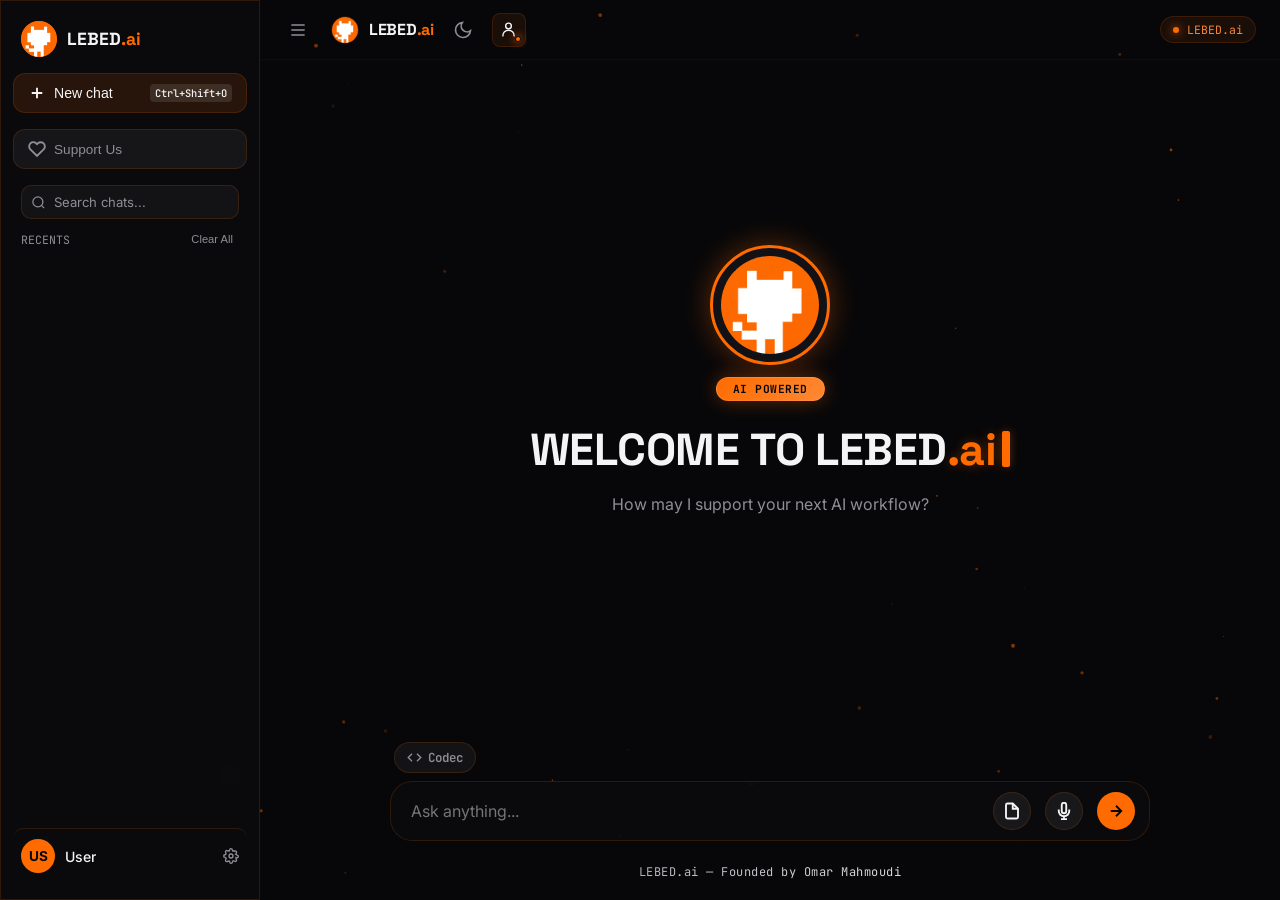
==== commit a7680744: "Add files via upload" ====
--- a/index.html
+++ b/index.html
@@ -398,6 +398,7 @@
 
 <script src="https://cdn.jsdelivr.net/npm/@supabase/supabase-js@2"></script>
 <script src="supabase-config.js"></script>
+<script src="session.js"></script>
 <script src="auth.js"></script>
 <script src="script.js"></script>
 
